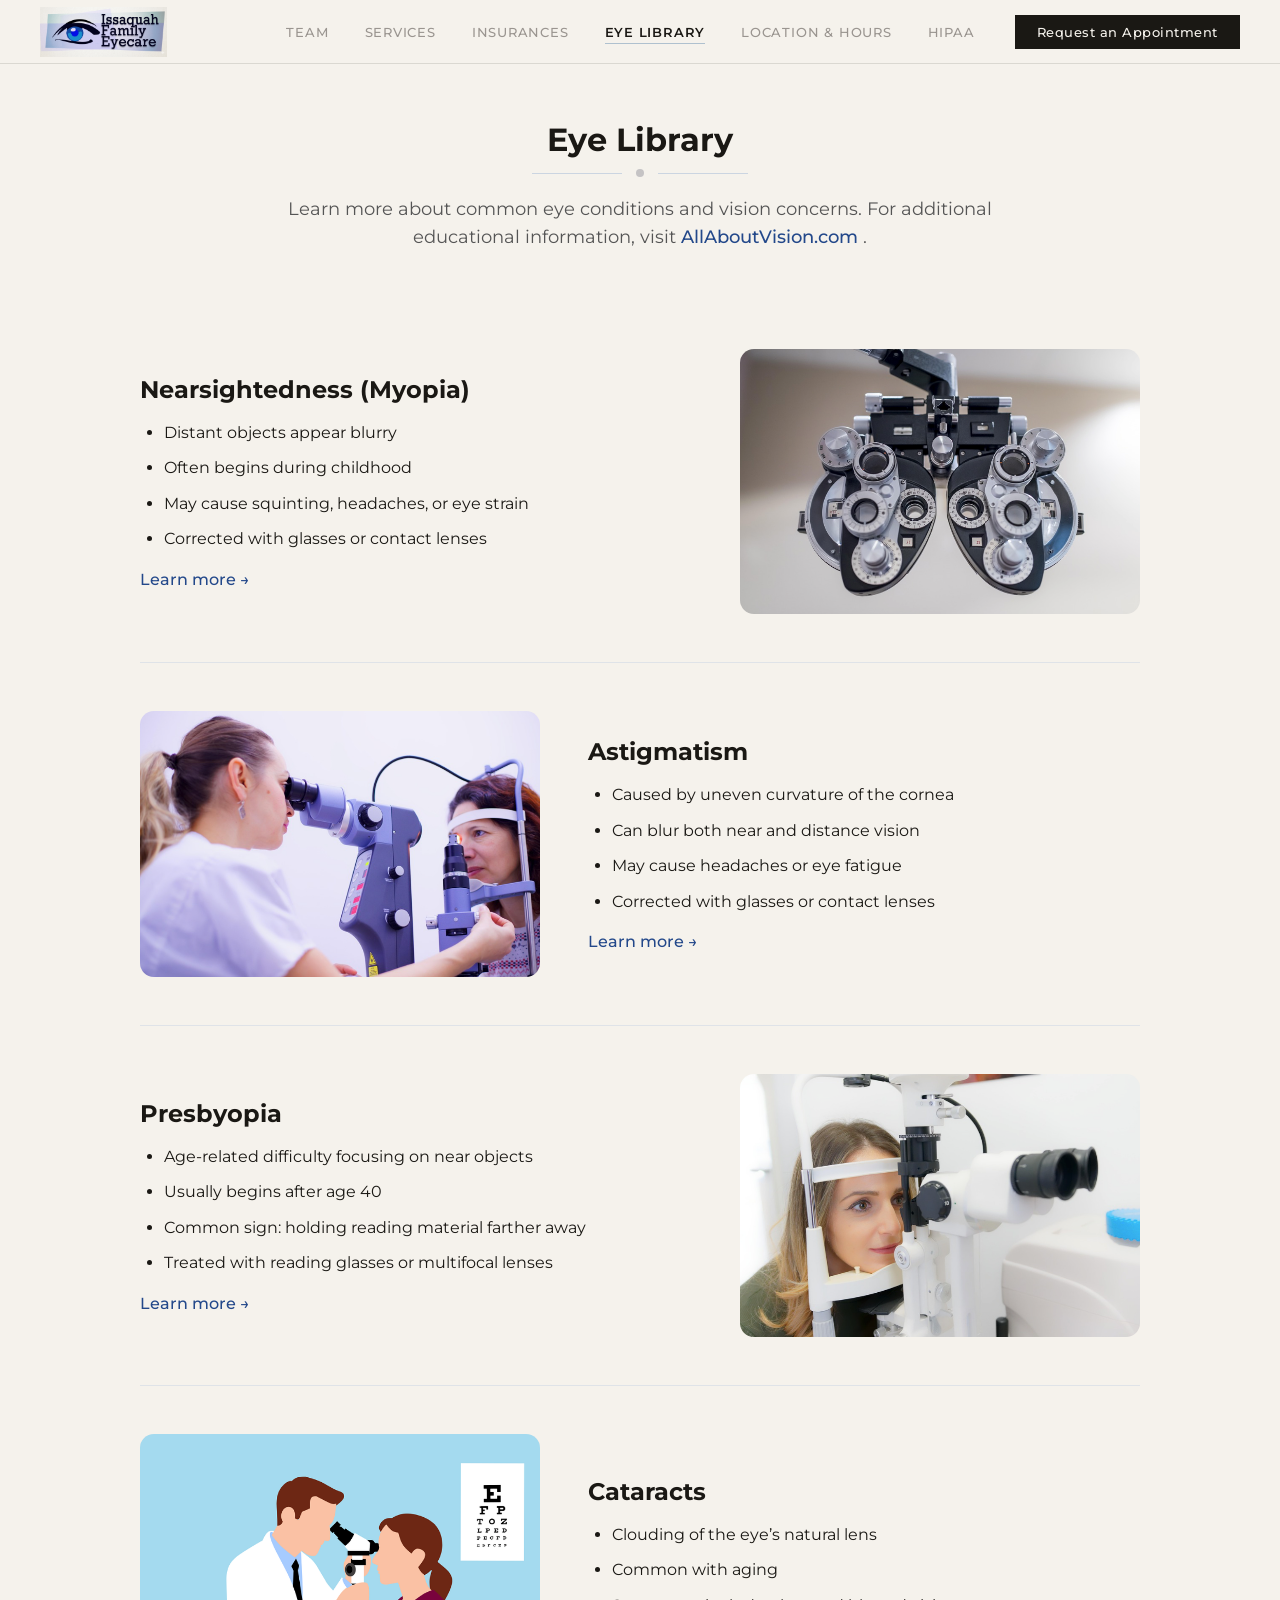
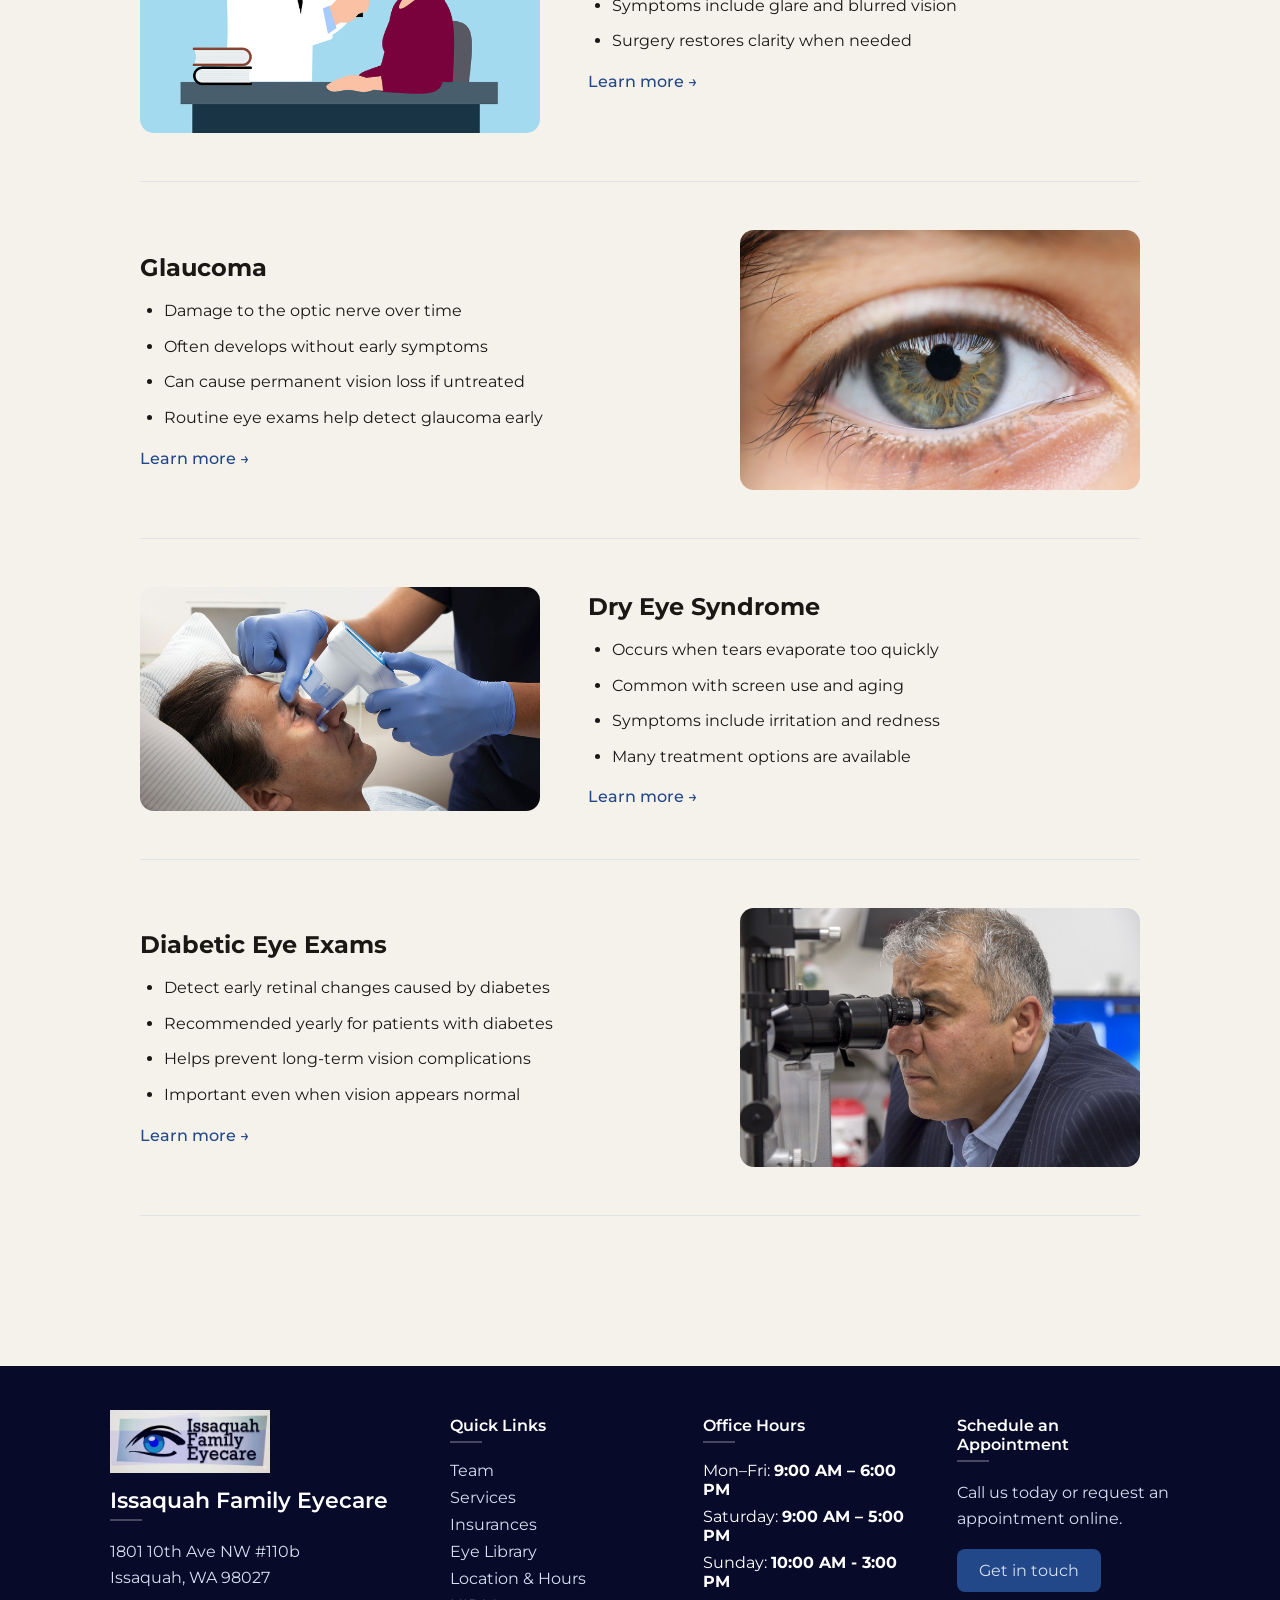
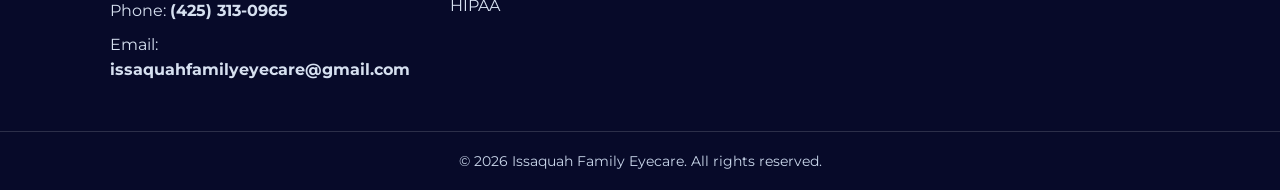
==== eye-library.html @ 55b930b2 "responsive design" ====
<!DOCTYPE html>
<html lang="en">
<head>
  <meta charset="UTF-8" />
  <meta name="viewport" content="width=device-width, initial-scale=1.0" />
  <title>Issaquah Family Eyecare | Eye Health Information in Issaquah, WA
  </title>
  <link href="https://fonts.googleapis.com/css2?family=Montserrat:wght@300;400;500&display=swap" rel="stylesheet">  <link rel="stylesheet" href="styles.css" />
</head>
<body>

  <nav>
    <a class="wordmark" href="index.html">
      <img src="images/logo.png" alt="Clinic Logo">
    </a>
  
    <button class="nav-toggle" aria-label="Open menu">
      <span></span>
      <span></span>
      <span></span>
    </button>
  
    <div class="nav-menu">
      <ul class="nav-links">
        <li><a href="team.html">Team</a></li>
        <li><a href="services.html">Services</a></li>
        <li><a href="insurance.html">Insurances</a></li>
        <li><a href="eye-library.html" class="active">Eye Library</a></li>
        <li><a href="location&hours.html">Location &amp; Hours</a></li>
        <li><a href="hipaa.html">HIPAA</a></li>
      </ul>
  
      <a class="nav-cta" href="#">Request an Appointment</a>
    </div>
  </nav>

<section class="eye-library-page">

    <div class="eye-library-header">
  
      <h1>Eye Library</h1>
      <div class="insurance-divider">
        <span></span>
        <span class="eye-dot"></span>
        <span></span>
      </div>
  
      <p>
        Learn more about common eye conditions and vision concerns. For additional
        educational information, visit
        <a href="https://www.allaboutvision.com/" target="_blank">
          AllAboutVision.com
        </a>.
      </p>
  
    </div>
  
  
    <!-- MYOPIA -->
  
    <section class="library-topic">
  
      <div class="topic-layout">
  
        <div class="topic-text">
  
          <h2>Nearsightedness (Myopia)</h2>
  
          <ul>
            <li>Distant objects appear blurry</li>
            <li>Often begins during childhood</li>
            <li>May cause squinting, headaches, or eye strain</li>
            <li>Corrected with glasses or contact lenses</li>
          </ul>
  
          <a href="https://www.allaboutvision.com/conditions/myopia/" target="_blank">
            Learn more →
          </a>
  
        </div>
  
        <img src="images/myopia.png"
             alt="Illustration of myopia"
             class="topic-image">
  
      </div>
  
    </section>
  
  
    <!-- ASTIGMATISM -->
  
    <section class="library-topic">

        <div class="topic-layout reverse">
      
          <img src="images/astigmatism.png"
               alt="Illustration of astigmatism"
               class="topic-image">
      
          <div class="topic-text">
      
            <h2>Astigmatism</h2>
      
            <ul>
              <li>Caused by uneven curvature of the cornea</li>
              <li>Can blur both near and distance vision</li>
              <li>May cause headaches or eye fatigue</li>
              <li>Corrected with glasses or contact lenses</li>
            </ul>
      
            <a href="https://www.allaboutvision.com/conditions/astigmatism/" target="_blank">
              Learn more →
            </a>
      
          </div>
      
        </div>
      
      </section>
  
  
    <!-- PRESBYOPIA -->
  
    <section class="library-topic">
  
      <div class="topic-layout">
  
        <div class="topic-text">
  
          <h2>Presbyopia</h2>
  
          <ul>
            <li>Age-related difficulty focusing on near objects</li>
            <li>Usually begins after age 40</li>
            <li>Common sign: holding reading material farther away</li>
            <li>Treated with reading glasses or multifocal lenses</li>
          </ul>
  
          <a href="https://www.allaboutvision.com/conditions/presbyopia/" target="_blank">
            Learn more →
          </a>
  
        </div>
  
        <img src="images/presbyopia.png"
             alt="Illustration of presbyopia"
             class="topic-image">
  
      </div>
  
    </section>
  
  
    <!-- CATARACTS -->
  
    <section class="library-topic">
  
      <div class="topic-layout reverse">
  
        <img src="images/cataracts.png"
             alt="Illustration of cataracts"
             class="topic-image">
  
        <div class="topic-text">
  
          <h2>Cataracts</h2>
  
          <ul>
            <li>Clouding of the eye’s natural lens</li>
            <li>Common with aging</li>
            <li>Symptoms include glare and blurred vision</li>
            <li>Surgery restores clarity when needed</li>
          </ul>
  
          <a href="https://www.allaboutvision.com/conditions/cataracts/" target="_blank">
            Learn more →
          </a>
  
        </div>
  
      </div>
  
    </section>
  
  
    <!-- GLAUCOMA -->
  
    <section class="library-topic">
  
      <div class="topic-layout">
  
        <div class="topic-text">
  
          <h2>Glaucoma</h2>
  
          <ul>
            <li>Damage to the optic nerve over time</li>
            <li>Often develops without early symptoms</li>
            <li>Can cause permanent vision loss if untreated</li>
            <li>Routine eye exams help detect glaucoma early</li>
          </ul>
  
          <a href="https://www.allaboutvision.com/conditions/glaucoma/" target="_blank">
            Learn more →
          </a>
  
        </div>
  
        <img src="images/glaucoma.png"
             alt="Illustration of glaucoma"
             class="topic-image">
  
      </div>
  
    </section>
  
  
    <!-- DRY EYE -->
  
    <section class="library-topic">
  
      <div class="topic-layout reverse">
  
        <img src="images/dry-eye.png"
             alt="Illustration of dry eye syndrome"
             class="topic-image">
  
        <div class="topic-text">
  
          <h2>Dry Eye Syndrome</h2>
  
          <ul>
            <li>Occurs when tears evaporate too quickly</li>
            <li>Common with screen use and aging</li>
            <li>Symptoms include irritation and redness</li>
            <li>Many treatment options are available</li>
          </ul>
  
          <a href="https://www.allaboutvision.com/conditions/dry-eye/" target="_blank">
            Learn more →
          </a>
  
        </div>
  
      </div>
  
    </section>
  
  
    <!-- DIABETIC EYE EXAMS -->
  
    <section class="library-topic">
  
      <div class="topic-layout">
  
        <div class="topic-text">
  
          <h2>Diabetic Eye Exams</h2>
  
          <ul>
            <li>Detect early retinal changes caused by diabetes</li>
            <li>Recommended yearly for patients with diabetes</li>
            <li>Helps prevent long-term vision complications</li>
            <li>Important even when vision appears normal</li>
          </ul>
  
          <a href="https://www.allaboutvision.com/conditions/diabetic-retinopathy/" target="_blank">
            Learn more →
          </a>
  
        </div>
  
        <img src="images/diabetic.png"
             alt="Illustration of diabetic eye exam"
             class="topic-image">
  
      </div>
  
    </section>
  
  </section>

<footer class="site-footer">

  <div class="footer-container">

    <div class="footer-column footer-brand">

      <img 
        src="images/logo.png"
        alt="Issaquah Family Eyecare logo"
        class="footer-logo"
      >
    
      <h3>Issaquah Family Eyecare</h3>
      <p>
        1801  10th Ave NW #110b<br>
        Issaquah, WA 98027
      </p>

      <p>
        Phone: <b>(425) 313-0965</b>
      </p>
      <p>
        Email:
        <a href="mailto:issaquahfamilyeyecare@gmail.com">
          <b>issaquahfamilyeyecare@gmail.com</b>
        </a>
      </p>
    </div>

    <div class="footer-column">
      <h4>Quick Links</h4>

      <ul>
        <li><a href="team.html">Team</a></li>
        <li><a href="services.html">Services</a></li>
        <li><a href="insurance.html">Insurances</a></li>
        <li><a href="eye-library.html">Eye Library</a></li>
        <li><a href="location&hours.html">Location & Hours</a></li>
        <li><a href="hipaa.html">HIPAA</a></li>
      </ul>
    </div>

    <div class="footer-column">
      <h4>Office Hours</h4>

      <ul class="footer-hours">
        <li>Mon–Fri: <b>9:00 AM – 6:00 PM</b></li>
        <li>Saturday: <b>9:00 AM – 5:00 PM</b></li>
        <li>Sunday: <b>10:00 AM - 3:00 PM</b></li>
      </ul>
    </div>

    <div class="footer-column">
      <h4>Schedule an Appointment</h4>

      <p>
        Call us today or request an appointment online.
      </p>

      <a href="#" class="footer-button">
        Get in touch
      </a>
    </div>

  </div>

  <div class="footer-bottom">

    <p>
      © 2026 Issaquah Family Eyecare. All rights reserved.
    </p>

  </div>

</footer>
  <script>
    const navToggle = document.querySelector(".nav-toggle");
    const navMenu = document.querySelector(".nav-menu");
  
    navToggle.addEventListener("click", () => {
      navMenu.classList.toggle("open");
    });
  </script>

</body>


</html>
---- styles.css ----
*, *::before, *::after {
  box-sizing: border-box;
  margin: 0;
  padding: 0;
}

:root {
  --bg: #f5f2ec;
  --ink: #1a1814;
  --muted: #9a9590;
  --accent: #AFC1CF;
  --nav-h: 64px;
}

body {
  background: var(--bg);
  font-family: 'Montserrat', serif;
  color: var(--ink);
}


/* ─── NAV ─────────────────────────────────────────────── */

nav {
  position: fixed;
  top: 0;
  left: 0;
  right: 0;
  height: var(--nav-h);
  background: var(--bg);
  border-bottom: 1px solid rgba(26,24,20,.12);
  display: flex;
  align-items: center;
  padding: 0 40px;
  z-index: 100;
  animation: slideDown .5s ease both;
}

@keyframes slideDown {
  from { transform: translateY(-100%); opacity: 0; }
  to   { transform: translateY(0);     opacity: 1; }
}

.wordmark {
  height: 50px;
  width: auto;
  margin-right: auto;
  display: flex;
  align-items: center;
}

.wordmark img {
  height: 50px;
  width: auto;
  display: block;
}

.nav-menu {
  display: flex;
  align-items: center;
}

.nav-links {
  display: flex;
  align-items: center;
  gap: 36px;
  list-style: none;
}

.nav-links a {
  font-size: .8125rem;
  font-weight: 500;
  letter-spacing: .06em;
  text-transform: uppercase;
  color: var(--muted);
  text-decoration: none;
  position: relative;
  padding-bottom: 2px;
  transition: color .2s;
}

.nav-links a.active {
  font-weight: 600;
  color: var(--ink);
}

.nav-links a::after {
  content: '';
  position: absolute;
  bottom: -2px;
  left: 0;
  right: 100%;
  height: 1px;
  background: var(--accent);
  transition: right .25s ease;
}

.nav-links a:hover,
.nav-links a.active {
  color: var(--ink);
}

.nav-links a:hover::after,
.nav-links a.active::after {
  right: 0;
}

.nav-cta {
  margin-left: 40px;
  font-size: .8125rem;
  font-weight: 500;
  letter-spacing: .04em;
  color: var(--bg);
  background: var(--ink);
  text-decoration: none;
  padding: 9px 22px;
  transition: background .2s, color .2s;
}

.nav-cta:hover {
  background: var(--accent);
  color: var(--ink);
}

.nav-toggle {
  display: none;
  background: none;
  border: none;
  cursor: pointer;
  padding: 0;
  margin-left: 20px;
}

.nav-toggle span {
  display: block;
  width: 24px;
  height: 2px;
  background: var(--ink);
  margin: 5px 0;
  transition: .2s ease;
}


/* ─── PAGE HEADERS (shared) ───────────────────────────── */

.location-header,
.insurance-header,
.eye-library-header,
.hipaa-header,
.services-header {
  max-width: 800px;
  margin: 0 auto 50px;
  text-align: center;
  padding-top: 50px;
}

.location-header h1,
.insurance-header h1,
.eye-library-header h1,
.hipaa-header h1,
.services-header h1,
.team-header h1 {
  font-family: 'Montserrat', serif;
  font-size: 2rem;
  margin-bottom: 10px;
}

.location-header p,
.insurance-header p,
.eye-library-header p,
.hipaa-header p,
.services-header p {
  font-size: 1.1rem;
  line-height: 1.6;
  color: #555;
}

.insurance-divider {
  display: flex;
  align-items: center;
  justify-content: center;
  gap: 14px;
  margin-bottom: 18px;
}

.insurance-divider span:first-child,
.insurance-divider span:last-child {
  width: 90px;
  height: 1px;
  background: #cbd5e1;
}

.insurance-divider span {
  background: rgba(7,10,41,.2);
}

.eye-dot {
  width: 8px;
  height: 8px;
  background: #23488A;
  border-radius: 50%;
}


/* ─── HOME ────────────────────────────────────────────── */

.home-page {
  padding-top: var(--nav-h);
}

.home-hero {
  position: relative;
  min-height: 93.85vh;
  display: flex;
  align-items: center;
  justify-content: center;
  text-align: center;
  padding: 110px 20px 80px;
  background-image: url("images/clinic-hero.jpg");
  background-size: cover;
  background-position: center;
  background-repeat: no-repeat;
  background-attachment: fixed;
  overflow: hidden;
}

.hero-overlay {
  position: absolute;
  inset: 0;
  background: linear-gradient(
    rgba(245, 242, 236, 0.72),
    rgba(245, 242, 236, 0.58)
  );
  backdrop-filter: blur(1px);
}

.home-hero-content {
  position: relative;
  z-index: 2;
  max-width: 980px;
  margin: 0 auto;
}

.home-eyebrow {
  font-size: 0.9rem;
  text-transform: uppercase;
  letter-spacing: 0.18em;
  color: rgba(26, 24, 20, 0.75);
  margin-bottom: 18px;
}

.home-hero h1 {
  font-family: 'Montserrat', sans-serif;
  font-size: clamp(3.5rem, 8vw, 6.5rem);
  line-height: 0.95;
  font-weight: 450;
  letter-spacing: -0.04em;
  max-width: 1100px;
  margin: 0 auto 24px;
}

.home-subtitle {
  font-size: 1.45rem;
  line-height: 1.5;
  color: rgba(26, 24, 20, 0.75);
  max-width: 760px;
  margin: 0 auto 38px;
}

.home-hero-buttons {
  display: flex;
  justify-content: center;
  gap: 18px;
  flex-wrap: wrap;
}

.home-button {
  display: inline-flex;
  align-items: center;
  justify-content: center;
  min-width: 290px;
  padding: 18px 28px;
  border-radius: 16px;
  text-decoration: none;
  font-size: 1.05rem;
  font-weight: 500;
  transition: all 0.2s ease;
  box-shadow: 0 8px 24px rgba(7, 10, 41, 0.08);
}

.home-button.primary {
  background: #070A29;
  color: white;
}

.home-button.primary:hover {
  background: #23488A;
  transform: translateY(-2px);
}

.home-button.secondary {
  border: 1px solid rgba(26, 24, 20, 0.08);
  color: var(--ink);
  background: rgba(255, 255, 255, 0.72);
}

.home-button.secondary:hover {
  background: #ffffff;
  transform: translateY(-2px);
}

.home-intro {
  padding: 70px 20px 20px;
}

.home-intro-content {
  max-width: 900px;
  margin: 0 auto;
  text-align: center;
}

.home-intro-content h2 {
  font-family: 'Montserrat', sans-serif;
  font-size: 2.6rem;
  font-weight: 600;
  margin-bottom: 14px;
}

.home-intro-content p {
  font-size: 1.05rem;
  line-height: 1.7;
  color: #555;
}

.home-feature-grid {
  max-width: 1100px;
  margin: 50px auto 0;
  padding: 0 20px 70px;
  display: grid;
  grid-template-columns: repeat(2, 1fr);
  gap: 24px;
}

.home-feature-card {
  display: block;
  text-decoration: none;
  color: var(--ink);
  background: #AFC1CF;
  border: 1px solid rgba(7, 10, 41, 0.12);
  border-radius: 16px;
  padding: 28px;
  transition: all 0.18s ease;
  box-shadow: 0 2px 6px rgba(0,0,0,.04);
}

.home-feature-card:hover {
  transform: translateY(-2px);
  box-shadow: 0 8px 18px rgba(7, 10, 41, 0.12);
}

.home-feature-card h3 {
  margin-bottom: 10px;
  font-size: 1.5rem;
}

.home-feature-card p {
  line-height: 1.6;
  color: #2f2f2f;
}


/* ─── LOCATION & HOURS ────────────────────────────────── */

.location-hours-section {
  padding: 70px 20px;
}

.location-grid {
  max-width: 1150px;
  margin: auto;
  display: grid;
  grid-template-columns: 1fr 1.2fr;
  gap: 30px;
}

.location-card {
  padding: 35px;
  border-radius: 16px;
  background-color: #AFC1CF;
  box-shadow: 0 6px 18px rgba(0,0,0,.08);
}

.info-block {
  margin-bottom: 28px;
}

.info-block:last-child {
  margin-bottom: 0;
}

.info-block h3 {
  margin-bottom: 10px;
  font-size: 1.4rem;
}

.info-block p {
  line-height: 1.6;
}

.hours-list {
  list-style: none;
  padding: 0;
  margin: 0;
}

.hours-list li {
  display: flex;
  justify-content: space-between;
  padding: 10px 0;
  border-bottom: 1px solid #eee;
}

.hours-list li:last-child {
  border-bottom: none;
}

.map-card {
  border-radius: 16px;
  overflow: hidden;
  box-shadow: 0 6px 18px rgba(0,0,0,.08);
}

.map-card iframe {
  width: 100%;
  height: 100%;
  min-height: 500px;
  border: none;
}


/* ─── INSURANCE ───────────────────────────────────────── */

.insurance-section {
  padding: 70px 20px;
}

.insurance-grid {
  max-width: 1100px;
  margin: auto;
  display: grid;
  grid-template-columns: repeat(3, 1fr);
  gap: 18px;
}

.insurance-card {
  background: #AFC1CF;
  padding: 16px 22px;
  border-radius: 12px;
  font-size: 1rem;
  display: flex;
  align-items: center;
  gap: 10px;
  box-shadow: 0 2px 6px rgba(0,0,0,.04);
  transition: all 0.18s ease;
  border: 1px solid rgba(7, 10, 41, 0.12);
}

.insurance-card::before {
  content: "✓";
  width: 22px;
  height: 22px;
  min-width: 22px;
  display: flex;
  align-items: center;
  justify-content: center;
  border-radius: 50%;
  background: #23488A;
  color: white;
  font-size: 0.7rem;
}

.insurance-sub {
  display: block;
  font-size: 0.85rem;
  color: #3E5F86;
}

.insurance-card:hover {
  transform: translateY(-2px);
  box-shadow: 0 8px 18px rgba(7, 10, 41, 0.12);
}


/* ─── SERVICES ────────────────────────────────────────── */

.services-page {
  padding: 70px 20px;
}

.service-block {
  max-width: 1000px;
  margin: 0 auto;
  padding: 50px 0;
  border-bottom: 1px solid #e3e7ed;
}

.service-layout {
  display: grid;
  grid-template-columns: 400px 1fr;
  gap: 48px;
  align-items: center;
}

.service-layout.reverse {
  grid-template-columns: 1fr 400px;
}

.service-layout .service-image {
  grid-column: 1;
  justify-self: start;
}

.service-layout .service-text {
  grid-column: 2;
}

.service-layout.reverse .service-text {
  grid-column: 1;
}

.service-layout.reverse .service-image {
  grid-column: 2;
  justify-self: end;
}

.service-image {
  width: 100%;
  max-width: 400px;
  border-radius: 14px;
  display: block;
}

.service-text h2 {
  margin-bottom: 12px;
}

.service-text h3 {
  margin-top: 18px;
  margin-bottom: 10px;
}

.service-text ul {
  padding-left: 22px;
}

.service-text li {
  margin-bottom: 8px;
  line-height: 1.6;
}



/* ─── EYE LIBRARY ─────────────────────────────────────── */

.eye-library-page {
  padding: 70px 20px;
}

.eye-library-header p {
  line-height: 1.6;
}

.eye-library-header a,
.library-topic a {
  color: #23488A;
  text-decoration: none;
  font-weight: 500;
}

.eye-library-header a:hover,
.library-topic a:hover {
  text-decoration: underline;
}

.library-topic {
  max-width: 1000px;
  margin: 0 auto;
  padding: 48px 0;
  border-bottom: 1px solid #dfe3e8;
}

.topic-layout {
  display: grid;
  grid-template-columns: 1fr 400px;
  gap: 48px;
  align-items: center;
}

.topic-layout.reverse {
  grid-template-columns: 400px 1fr;
}

.topic-layout .topic-text {
  grid-column: 1;
}

.topic-layout .topic-image {
  grid-column: 2;
  justify-self: end;
}

.topic-layout.reverse .topic-image {
  grid-column: 1;
  justify-self: start;
}

.topic-layout.reverse .topic-text {
  grid-column: 2;
}

.topic-image {
  width: 100%;
  max-width: 400px;
  border-radius: 14px;
  display: block;
}

.topic-text {
  width: 100%;
  margin: 0;
  text-align: left;
}

.topic-text h2 {
  margin-bottom: 16px;
}

.topic-text ul {
  padding-left: 24px;
  margin-bottom: 18px;
}

.topic-text li {
  margin-bottom: 10px;
  line-height: 1.6;
}


/* ─── HIPAA ───────────────────────────────────────────── */

.hipaa-section {
  padding: 70px 20px;
}

.hipaa-header p {
  color: #555;
  margin-bottom: 18px;
}

.hipaa-download {
  display: inline-block;
  padding: 10px 22px;
  background: #23488A;
  color: white;
  border-radius: 8px;
  text-decoration: none;
  transition: .2s ease;
}

.hipaa-download:hover {
  background: #4A8CB4;
}

.hipaa-pdf-container {
  max-width: 800px;
  margin: auto;
  border-radius: 16px;
  overflow: hidden;
  box-shadow: 0 6px 18px rgba(0,0,0,.08);
}

.hipaa-pdf-container iframe {
  width: 100%;
  height: 80vh;
  border: none;
}


/* ─── TEAM ────────────────────────────────────────────── */

.team-page {
  padding: 70px 20px;
}

.team-header {
  max-width: 800px;
  margin: 0 auto 50px;
  text-align: center;
  padding-top: 50px;
}

.team-header p {
  font-size: 1.1rem;
  line-height: 1.6;
  color: #555;
}

.team-feature {
  max-width: 1000px;
  margin: 0 auto;
  padding: 48px 0;
  border-bottom: 1px solid #dfe3e8;
}

.team-feature-layout {
  display: grid;
  grid-template-columns: 1fr 400px;
  gap: 48px;
  align-items: center;
}

.team-feature-text h2 {
  margin-bottom: 16px;
}

.team-feature-text p {
  line-height: 1.7;
  margin-bottom: 16px;
}

.team-feature-image {
  width: 100%;
  max-width: 350px;
  border-radius: 14px;
  display: block;
}

.team-group {
  max-width: 1000px;
  margin: 0 auto;
  padding: 48px 0;
  border-bottom: 1px solid #dfe3e8;
}

.team-group h2 {
  margin-bottom: 22px;
}

.team-grid {
  display: grid;
  grid-template-columns: repeat(3, 1fr);
  gap: 18px;
}

.team-card {
  background: #AFC1CF;
  padding: 18px 20px;
  border-radius: 12px;
  border: 1px solid rgba(7, 10, 41, 0.12);
  box-shadow: 0 2px 6px rgba(0,0,0,.04);
}


/* ─── FOOTER ──────────────────────────────────────────── */

.site-footer {
  background: #070A29;
  color: #ffffff;
  padding-top: 50px;
  margin-top: 80px;
}

.footer-container {
  max-width: 1100px;
  margin: auto;
  display: grid;
  grid-template-columns: repeat(4, 1fr);
  gap: 40px;
  padding: 0 20px 40px;
}

.footer-column h3,
.footer-column h4 {
  color: #ffffff;
  position: relative;
  margin-bottom: 18px;
  padding-bottom: 8px;
  font-weight: 600;
}

.footer-column h3 {
  font-size: 1.35rem;
}

.footer-column h3::after,
.footer-column h4::after {
  content: "";
  position: absolute;
  left: 0;
  bottom: 0;
  width: 32px;
  height: 2px;
  background: rgba(255,255,255,0.25);
}

.footer-column p {
  line-height: 1.6;
  margin-bottom: 8px;
  color: #d6e0f0;
}

.footer-column ul {
  list-style: none;
  padding: 0;
  margin: 0;
}

.footer-column ul li {
  margin-bottom: 8px;
}

.footer-column a {
  text-decoration: none;
  color: #d6e0f0;
}

.footer-column a:hover {
  color: #ffffff;
}

.footer-hours li {
  margin-bottom: 6px;
}

.footer-button {
  display: inline-block;
  margin-top: 10px;
  padding: 12px 22px;
  background: #23488A;
  color: white;
  text-decoration: none;
  border-radius: 8px;
  transition: 0.25s ease;
}

.footer-button:hover {
  background: #4A8CB4;
}

.footer-bottom {
  border-top: 1px solid rgba(255,255,255,0.15);
  text-align: center;
  padding: 20px;
  font-size: 0.9rem;
  color: #c9d6ea;
}

.footer-brand {
  display: flex;
  flex-direction: column;
  align-items: flex-start;
  margin-top: -6px;
}

.footer-logo {
  width: 160px;
  background: rgba(255, 255, 255, 0.04);
  margin-bottom: 14px;
  opacity: 0.96;
}


/* ─── RESPONSIVE ──────────────────────────────────────── */

@media (max-width: 1100px) {
  nav {
    padding: 0 24px;
  }

  .nav-links {
    gap: 22px;
  }

  .nav-cta {
    margin-left: 24px;
    padding: 9px 16px;
  }
}

@media (max-width: 900px) {
  .location-grid {
    grid-template-columns: 1fr;
  }

  .map-card iframe {
    min-height: 400px;
  }

  .footer-container {
    grid-template-columns: 1fr 1fr;
  }

  .insurance-grid {
    grid-template-columns: repeat(2, 1fr);
  }

  .team-grid {
    grid-template-columns: repeat(2, 1fr);
  }

  .team-feature-layout {
    grid-template-columns: 1fr;
    gap: 24px;
  }
}

@media (max-width: 800px) {
  nav {
    height: auto;
    min-height: var(--nav-h);
    flex-wrap: wrap;
    padding: 12px 20px;
  }

  .nav-toggle {
    display: block;
  }

  .nav-menu {
    display: none;
    width: 100%;
    flex-direction: column;
    align-items: flex-start;
    padding-top: 18px;
    gap: 18px;
  }

  .nav-menu.open {
    display: flex;
  }

  .nav-links {
    width: 100%;
    flex-direction: column;
    align-items: flex-start;
    gap: 16px;
  }

  .nav-links li {
    width: 100%;
  }

  .nav-links a {
    display: inline-block;
    font-size: .95rem;
  }

  .nav-cta {
    margin-left: 0;
    padding: 12px 18px;
  }

  /* hide all content images */
  .service-image,
  .topic-image,
  .team-feature-image {
    display: none;
  }

  /* collapse two-column layouts to single column */
  .service-layout,
  .service-layout.reverse,
  .topic-layout,
  .topic-layout.reverse,
  .team-feature-layout {
    grid-template-columns: 1fr;
    gap: 24px;
  }

  .service-layout .service-text,
  .service-layout.reverse .service-text,
  .topic-layout .topic-text,
  .topic-layout.reverse .topic-text {
    grid-column: auto;
  }

  .home-feature-grid {
    grid-template-columns: 1fr;
  }

  .home-hero {
    min-height: 78vh;
    padding: 90px 20px 60px;
  }

  .home-hero h1 {
    line-height: 1;
  }

  .home-subtitle {
    font-size: 1.15rem;
  }

  .home-button {
    min-width: 100%;
  }

  .home-intro-content h2 {
    font-size: 2rem;
  }
}

@media (max-width: 500px) {
  .footer-container {
    grid-template-columns: 1fr;
  }

  .insurance-grid {
    grid-template-columns: 1fr;
  }

  .team-grid {
    grid-template-columns: 1fr;
  }
}
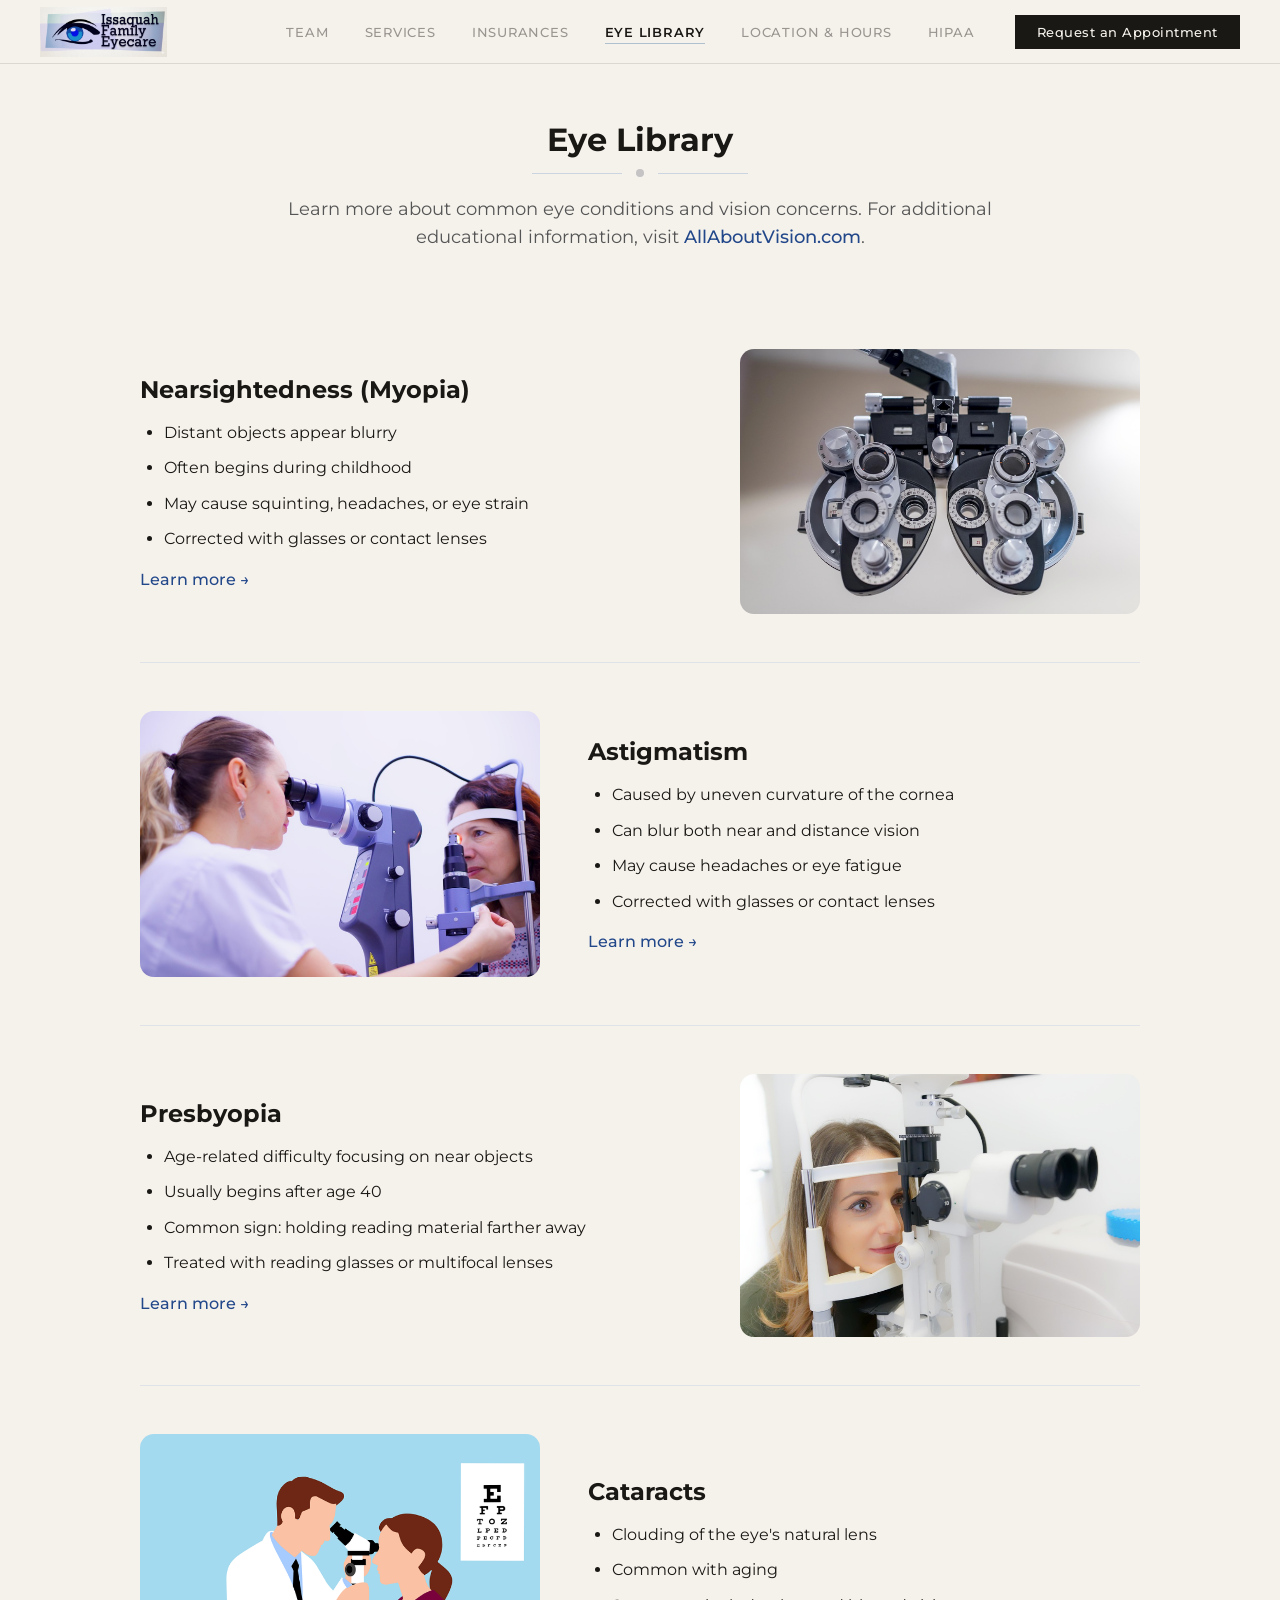
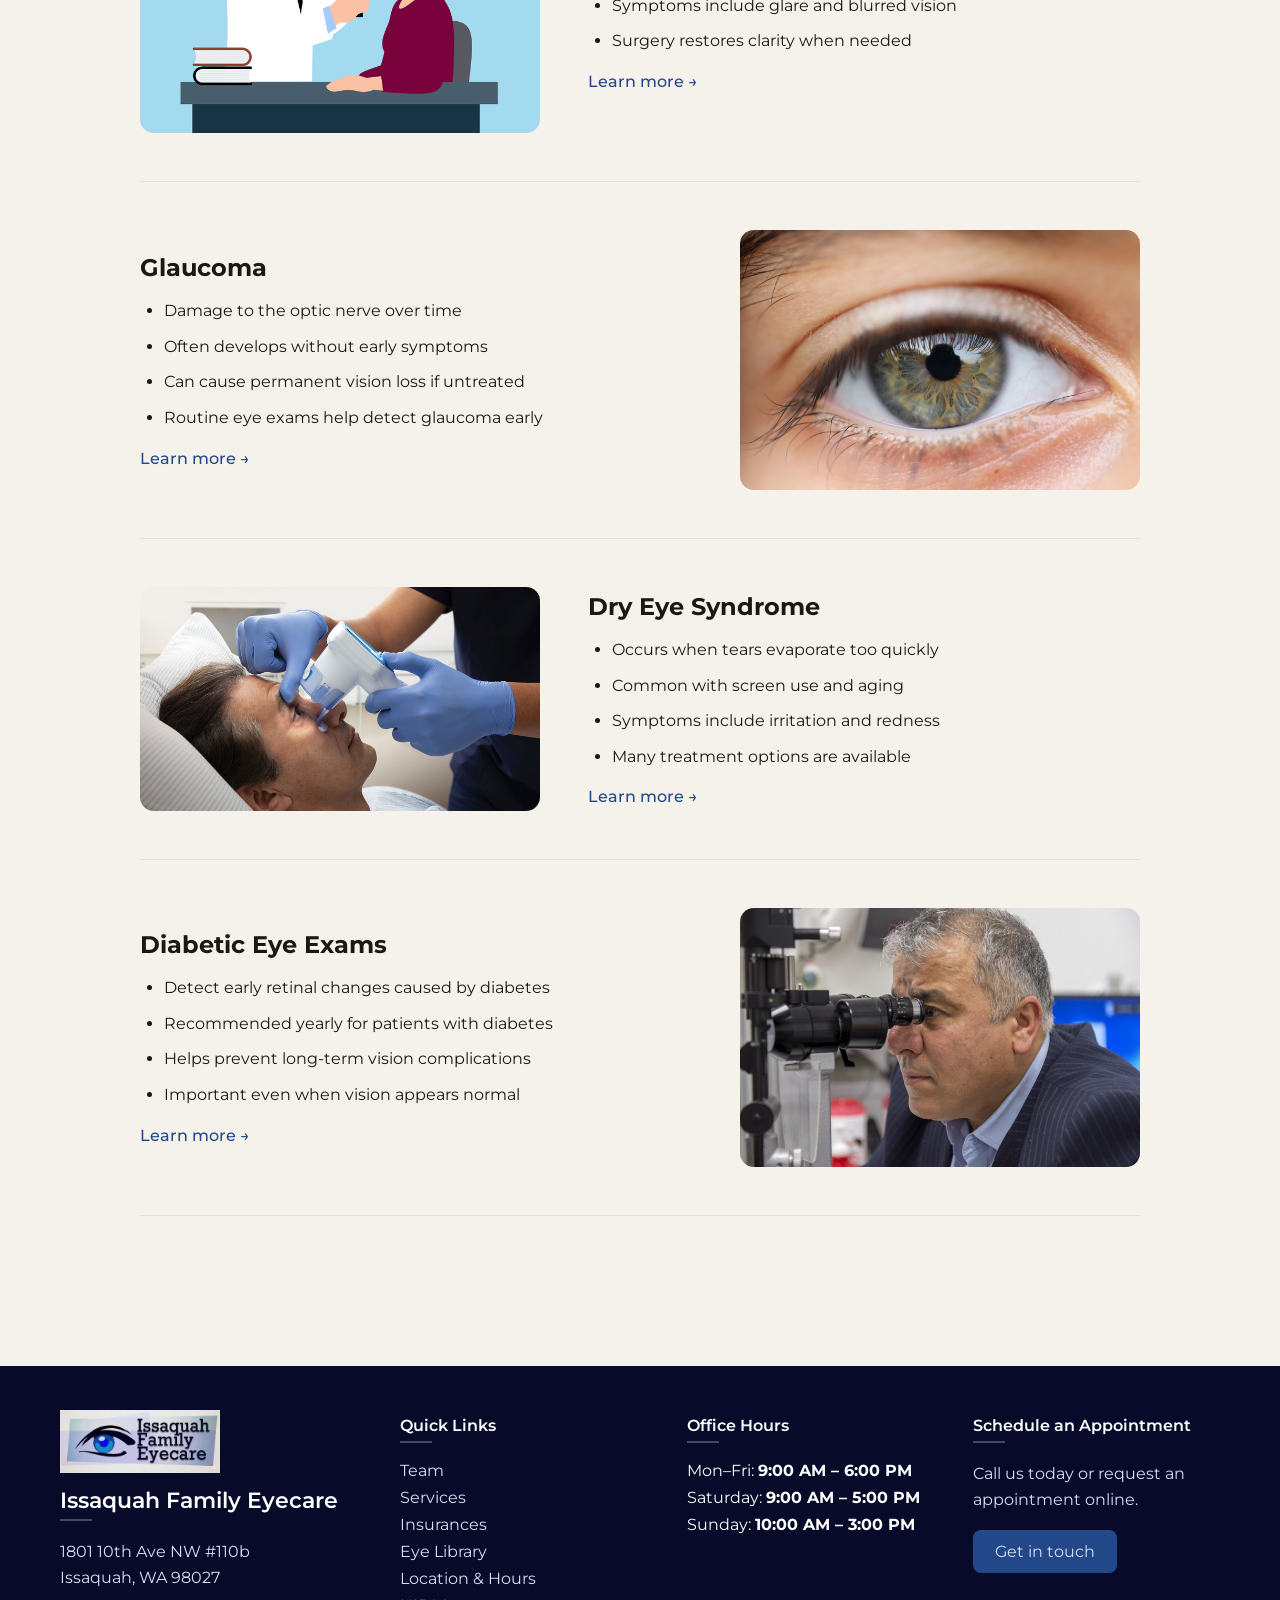
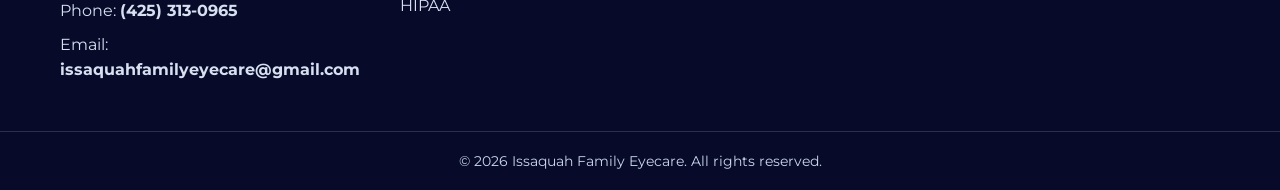
==== commit af74c2a1: "clean up html, favicon" ====
--- a/eye-library.html
+++ b/eye-library.html
@@ -2,10 +2,11 @@
 <html lang="en">
 <head>
   <meta charset="UTF-8" />
+  <link rel="icon" type="image/x-icon" href="images/favicon.ico">  
   <meta name="viewport" content="width=device-width, initial-scale=1.0" />
-  <title>Issaquah Family Eyecare | Eye Health Information in Issaquah, WA
-  </title>
-  <link href="https://fonts.googleapis.com/css2?family=Montserrat:wght@300;400;500&display=swap" rel="stylesheet">  <link rel="stylesheet" href="styles.css" />
+  <title>Issaquah Family Eyecare | Eye Health Information in Issaquah, WA</title>
+  <link href="https://fonts.googleapis.com/css2?family=Montserrat:wght@300;400;500&display=swap" rel="stylesheet">
+  <link rel="stylesheet" href="styles.css" />
 </head>
 <body>
 
@@ -13,359 +14,231 @@
     <a class="wordmark" href="index.html">
       <img src="images/logo.png" alt="Clinic Logo">
     </a>
-  
+
     <button class="nav-toggle" aria-label="Open menu">
       <span></span>
       <span></span>
       <span></span>
     </button>
-  
+
     <div class="nav-menu">
       <ul class="nav-links">
         <li><a href="team.html">Team</a></li>
         <li><a href="services.html">Services</a></li>
         <li><a href="insurance.html">Insurances</a></li>
         <li><a href="eye-library.html" class="active">Eye Library</a></li>
-        <li><a href="location&hours.html">Location &amp; Hours</a></li>
+        <li><a href="location-hours.html">Location &amp; Hours</a></li>
         <li><a href="hipaa.html">HIPAA</a></li>
       </ul>
-  
+
       <a class="nav-cta" href="#">Request an Appointment</a>
     </div>
   </nav>
 
-<section class="eye-library-page">
+  <main class="eye-library-page">
 
     <div class="eye-library-header">
-  
       <h1>Eye Library</h1>
       <div class="insurance-divider">
         <span></span>
         <span class="eye-dot"></span>
         <span></span>
       </div>
-  
       <p>
         Learn more about common eye conditions and vision concerns. For additional
         educational information, visit
-        <a href="https://www.allaboutvision.com/" target="_blank">
-          AllAboutVision.com
-        </a>.
+        <a href="https://www.allaboutvision.com/" target="_blank">AllAboutVision.com</a>.
       </p>
-  
-    </div>
-  
-  
+    </div>
+
     <!-- MYOPIA -->
-  
-    <section class="library-topic">
-  
-      <div class="topic-layout">
-  
-        <div class="topic-text">
-  
+    <section class="library-topic">
+      <div class="topic-layout">
+        <div class="topic-text">
           <h2>Nearsightedness (Myopia)</h2>
-  
           <ul>
             <li>Distant objects appear blurry</li>
             <li>Often begins during childhood</li>
             <li>May cause squinting, headaches, or eye strain</li>
             <li>Corrected with glasses or contact lenses</li>
           </ul>
-  
-          <a href="https://www.allaboutvision.com/conditions/myopia/" target="_blank">
-            Learn more →
-          </a>
-  
-        </div>
-  
-        <img src="images/myopia.png"
-             alt="Illustration of myopia"
-             class="topic-image">
-  
-      </div>
-  
-    </section>
-  
-  
+          <a href="https://www.allaboutvision.com/conditions/myopia/" target="_blank">Learn more →</a>
+        </div>
+        <img src="images/myopia.png" alt="Illustration of myopia" class="topic-image">
+      </div>
+    </section>
+
     <!-- ASTIGMATISM -->
-  
-    <section class="library-topic">
-
-        <div class="topic-layout reverse">
-      
-          <img src="images/astigmatism.png"
-               alt="Illustration of astigmatism"
-               class="topic-image">
-      
-          <div class="topic-text">
-      
-            <h2>Astigmatism</h2>
-      
-            <ul>
-              <li>Caused by uneven curvature of the cornea</li>
-              <li>Can blur both near and distance vision</li>
-              <li>May cause headaches or eye fatigue</li>
-              <li>Corrected with glasses or contact lenses</li>
-            </ul>
-      
-            <a href="https://www.allaboutvision.com/conditions/astigmatism/" target="_blank">
-              Learn more →
-            </a>
-      
-          </div>
-      
-        </div>
-      
-      </section>
-  
-  
+    <section class="library-topic">
+      <div class="topic-layout reverse">
+        <img src="images/astigmatism.png" alt="Illustration of astigmatism" class="topic-image">
+        <div class="topic-text">
+          <h2>Astigmatism</h2>
+          <ul>
+            <li>Caused by uneven curvature of the cornea</li>
+            <li>Can blur both near and distance vision</li>
+            <li>May cause headaches or eye fatigue</li>
+            <li>Corrected with glasses or contact lenses</li>
+          </ul>
+          <a href="https://www.allaboutvision.com/conditions/astigmatism/" target="_blank">Learn more →</a>
+        </div>
+      </div>
+    </section>
+
     <!-- PRESBYOPIA -->
-  
-    <section class="library-topic">
-  
-      <div class="topic-layout">
-  
-        <div class="topic-text">
-  
+    <section class="library-topic">
+      <div class="topic-layout">
+        <div class="topic-text">
           <h2>Presbyopia</h2>
-  
           <ul>
             <li>Age-related difficulty focusing on near objects</li>
             <li>Usually begins after age 40</li>
             <li>Common sign: holding reading material farther away</li>
             <li>Treated with reading glasses or multifocal lenses</li>
           </ul>
-  
-          <a href="https://www.allaboutvision.com/conditions/presbyopia/" target="_blank">
-            Learn more →
-          </a>
-  
-        </div>
-  
-        <img src="images/presbyopia.png"
-             alt="Illustration of presbyopia"
-             class="topic-image">
-  
-      </div>
-  
-    </section>
-  
-  
+          <a href="https://www.allaboutvision.com/conditions/presbyopia/" target="_blank">Learn more →</a>
+        </div>
+        <img src="images/presbyopia.png" alt="Illustration of presbyopia" class="topic-image">
+      </div>
+    </section>
+
     <!-- CATARACTS -->
-  
-    <section class="library-topic">
-  
+    <section class="library-topic">
       <div class="topic-layout reverse">
-  
-        <img src="images/cataracts.png"
-             alt="Illustration of cataracts"
-             class="topic-image">
-  
-        <div class="topic-text">
-  
+        <img src="images/cataracts.png" alt="Illustration of cataracts" class="topic-image">
+        <div class="topic-text">
           <h2>Cataracts</h2>
-  
-          <ul>
-            <li>Clouding of the eye’s natural lens</li>
+          <ul>
+            <li>Clouding of the eye's natural lens</li>
             <li>Common with aging</li>
             <li>Symptoms include glare and blurred vision</li>
             <li>Surgery restores clarity when needed</li>
           </ul>
-  
-          <a href="https://www.allaboutvision.com/conditions/cataracts/" target="_blank">
-            Learn more →
-          </a>
-  
-        </div>
-  
-      </div>
-  
-    </section>
-  
-  
+          <a href="https://www.allaboutvision.com/conditions/cataracts/" target="_blank">Learn more →</a>
+        </div>
+      </div>
+    </section>
+
     <!-- GLAUCOMA -->
-  
-    <section class="library-topic">
-  
-      <div class="topic-layout">
-  
-        <div class="topic-text">
-  
+    <section class="library-topic">
+      <div class="topic-layout">
+        <div class="topic-text">
           <h2>Glaucoma</h2>
-  
           <ul>
             <li>Damage to the optic nerve over time</li>
             <li>Often develops without early symptoms</li>
             <li>Can cause permanent vision loss if untreated</li>
             <li>Routine eye exams help detect glaucoma early</li>
           </ul>
-  
-          <a href="https://www.allaboutvision.com/conditions/glaucoma/" target="_blank">
-            Learn more →
-          </a>
-  
-        </div>
-  
-        <img src="images/glaucoma.png"
-             alt="Illustration of glaucoma"
-             class="topic-image">
-  
-      </div>
-  
-    </section>
-  
-  
+          <a href="https://www.allaboutvision.com/conditions/glaucoma/" target="_blank">Learn more →</a>
+        </div>
+        <img src="images/glaucoma.png" alt="Illustration of glaucoma" class="topic-image">
+      </div>
+    </section>
+
     <!-- DRY EYE -->
-  
-    <section class="library-topic">
-  
+    <section class="library-topic">
       <div class="topic-layout reverse">
-  
-        <img src="images/dry-eye.png"
-             alt="Illustration of dry eye syndrome"
-             class="topic-image">
-  
-        <div class="topic-text">
-  
+        <img src="images/dry-eye.png" alt="Illustration of dry eye syndrome" class="topic-image">
+        <div class="topic-text">
           <h2>Dry Eye Syndrome</h2>
-  
           <ul>
             <li>Occurs when tears evaporate too quickly</li>
             <li>Common with screen use and aging</li>
             <li>Symptoms include irritation and redness</li>
             <li>Many treatment options are available</li>
           </ul>
-  
-          <a href="https://www.allaboutvision.com/conditions/dry-eye/" target="_blank">
-            Learn more →
-          </a>
-  
-        </div>
-  
-      </div>
-  
-    </section>
-  
-  
+          <a href="https://www.allaboutvision.com/conditions/dry-eye/" target="_blank">Learn more →</a>
+        </div>
+      </div>
+    </section>
+
     <!-- DIABETIC EYE EXAMS -->
-  
-    <section class="library-topic">
-  
-      <div class="topic-layout">
-  
-        <div class="topic-text">
-  
+    <section class="library-topic">
+      <div class="topic-layout">
+        <div class="topic-text">
           <h2>Diabetic Eye Exams</h2>
-  
           <ul>
             <li>Detect early retinal changes caused by diabetes</li>
             <li>Recommended yearly for patients with diabetes</li>
             <li>Helps prevent long-term vision complications</li>
             <li>Important even when vision appears normal</li>
           </ul>
-  
-          <a href="https://www.allaboutvision.com/conditions/diabetic-retinopathy/" target="_blank">
-            Learn more →
-          </a>
-  
-        </div>
-  
-        <img src="images/diabetic.png"
-             alt="Illustration of diabetic eye exam"
-             class="topic-image">
-  
-      </div>
-  
-    </section>
-  
-  </section>
-
-<footer class="site-footer">
-
-  <div class="footer-container">
-
-    <div class="footer-column footer-brand">
-
-      <img 
-        src="images/logo.png"
-        alt="Issaquah Family Eyecare logo"
-        class="footer-logo"
-      >
-    
-      <h3>Issaquah Family Eyecare</h3>
-      <p>
-        1801  10th Ave NW #110b<br>
-        Issaquah, WA 98027
-      </p>
-
-      <p>
-        Phone: <b>(425) 313-0965</b>
-      </p>
-      <p>
-        Email:
-        <a href="mailto:issaquahfamilyeyecare@gmail.com">
-          <b>issaquahfamilyeyecare@gmail.com</b>
-        </a>
-      </p>
-    </div>
-
-    <div class="footer-column">
-      <h4>Quick Links</h4>
-
-      <ul>
-        <li><a href="team.html">Team</a></li>
-        <li><a href="services.html">Services</a></li>
-        <li><a href="insurance.html">Insurances</a></li>
-        <li><a href="eye-library.html">Eye Library</a></li>
-        <li><a href="location&hours.html">Location & Hours</a></li>
-        <li><a href="hipaa.html">HIPAA</a></li>
-      </ul>
-    </div>
-
-    <div class="footer-column">
-      <h4>Office Hours</h4>
-
-      <ul class="footer-hours">
-        <li>Mon–Fri: <b>9:00 AM – 6:00 PM</b></li>
-        <li>Saturday: <b>9:00 AM – 5:00 PM</b></li>
-        <li>Sunday: <b>10:00 AM - 3:00 PM</b></li>
-      </ul>
-    </div>
-
-    <div class="footer-column">
-      <h4>Schedule an Appointment</h4>
-
-      <p>
-        Call us today or request an appointment online.
-      </p>
-
-      <a href="#" class="footer-button">
-        Get in touch
-      </a>
-    </div>
-
-  </div>
-
-  <div class="footer-bottom">
-
-    <p>
-      © 2026 Issaquah Family Eyecare. All rights reserved.
-    </p>
-
-  </div>
-
-</footer>
+          <a href="https://www.allaboutvision.com/conditions/diabetic-retinopathy/" target="_blank">Learn more →</a>
+        </div>
+        <img src="images/diabetic.png" alt="Illustration of diabetic eye exam" class="topic-image">
+      </div>
+    </section>
+
+  </main>
+
+  <button class="scroll-top" id="scrollTop" aria-label="Back to top">
+    <svg viewBox="0 0 24 24"><polyline points="18 15 12 9 6 15"></polyline></svg>
+  </button>
+
+  <footer class="site-footer">
+
+    <div class="footer-container">
+
+      <div class="footer-column footer-brand">
+        <img src="images/logo.png" alt="Issaquah Family Eyecare logo" class="footer-logo">
+        <h3>Issaquah Family Eyecare</h3>
+        <p>1801 10th Ave NW #110b<br>Issaquah, WA 98027</p>
+        <p>Phone: <b>(425) 313-0965</b></p>
+        <p>Email: <a href="mailto:issaquahfamilyeyecare@gmail.com"><b>issaquahfamilyeyecare@gmail.com</b></a></p>
+      </div>
+
+      <div class="footer-column">
+        <h4>Quick Links</h4>
+        <ul>
+          <li><a href="team.html">Team</a></li>
+          <li><a href="services.html">Services</a></li>
+          <li><a href="insurance.html">Insurances</a></li>
+          <li><a href="eye-library.html">Eye Library</a></li>
+          <li><a href="location-hours.html">Location &amp; Hours</a></li>
+          <li><a href="hipaa.html">HIPAA</a></li>
+        </ul>
+      </div>
+
+      <div class="footer-column">
+        <h4>Office Hours</h4>
+        <ul class="footer-hours">
+          <li>Mon–Fri: <b>9:00 AM – 6:00 PM</b></li>
+          <li>Saturday: <b>9:00 AM – 5:00 PM</b></li>
+          <li>Sunday: <b>10:00 AM – 3:00 PM</b></li>
+        </ul>
+      </div>
+
+      <div class="footer-column">
+        <h4>Schedule an Appointment</h4>
+        <p>Call us today or request an appointment online.</p>
+        <a href="#" class="footer-button">Get in touch</a>
+      </div>
+
+    </div>
+
+    <div class="footer-bottom">
+      <p>© 2026 Issaquah Family Eyecare. All rights reserved.</p>
+    </div>
+
+  </footer>
+
   <script>
     const navToggle = document.querySelector(".nav-toggle");
     const navMenu = document.querySelector(".nav-menu");
-  
+
     navToggle.addEventListener("click", () => {
       navMenu.classList.toggle("open");
     });
+
+    const scrollTop = document.getElementById("scrollTop");
+    window.addEventListener("scroll", () => {
+      scrollTop.classList.toggle("visible", window.scrollY > 300);
+    });
+    scrollTop.addEventListener("click", () => {
+      window.scrollTo({ top: 0, behavior: "smooth" });
+    });
   </script>
 
 </body>
-
-
 </html>
--- a/styles.css
+++ b/styles.css
@@ -251,7 +251,7 @@
 
 .home-hero h1 {
   font-family: 'Montserrat', sans-serif;
-  font-size: clamp(3.5rem, 8vw, 6.5rem);
+  font-size: clamp(3.5rem, 8vw, 5rem);
   line-height: 0.95;
   font-weight: 450;
   letter-spacing: -0.04em;
@@ -771,7 +771,7 @@
 }
 
 .footer-container {
-  max-width: 1100px;
+  max-width: 1200px;
   margin: auto;
   display: grid;
   grid-template-columns: repeat(4, 1fr);
@@ -869,6 +869,47 @@
   opacity: 0.96;
 }
 
+/* ─── SCROLL TO TOP ───────────────────────────────────── */
+
+.scroll-top {
+  position: fixed;
+  bottom: 32px;
+  right: 32px;
+  width: 44px;
+  height: 44px;
+  background: #AFC1CF;
+  color: #f5f2ec;
+  border: none;
+  border-radius: 20px;
+  cursor: pointer;
+  display: flex;
+  align-items: center;
+  justify-content: center;
+  opacity: 0;
+  pointer-events: none;
+  transition: opacity .25s ease, background .2s ease, transform .2s ease;
+  z-index: 200;
+}
+
+.scroll-top.visible {
+  opacity: 1;
+  pointer-events: all;
+}
+
+.scroll-top:hover {
+  transform: translateY(-3px);
+}
+
+.scroll-top svg {
+  width: 18px;
+  height: 18px;
+  stroke: currentColor;
+  fill: none;
+  stroke-width: 2;
+  stroke-linecap: round;
+  stroke-linejoin: round;
+}
+
 
 /* ─── RESPONSIVE ──────────────────────────────────────── */
 
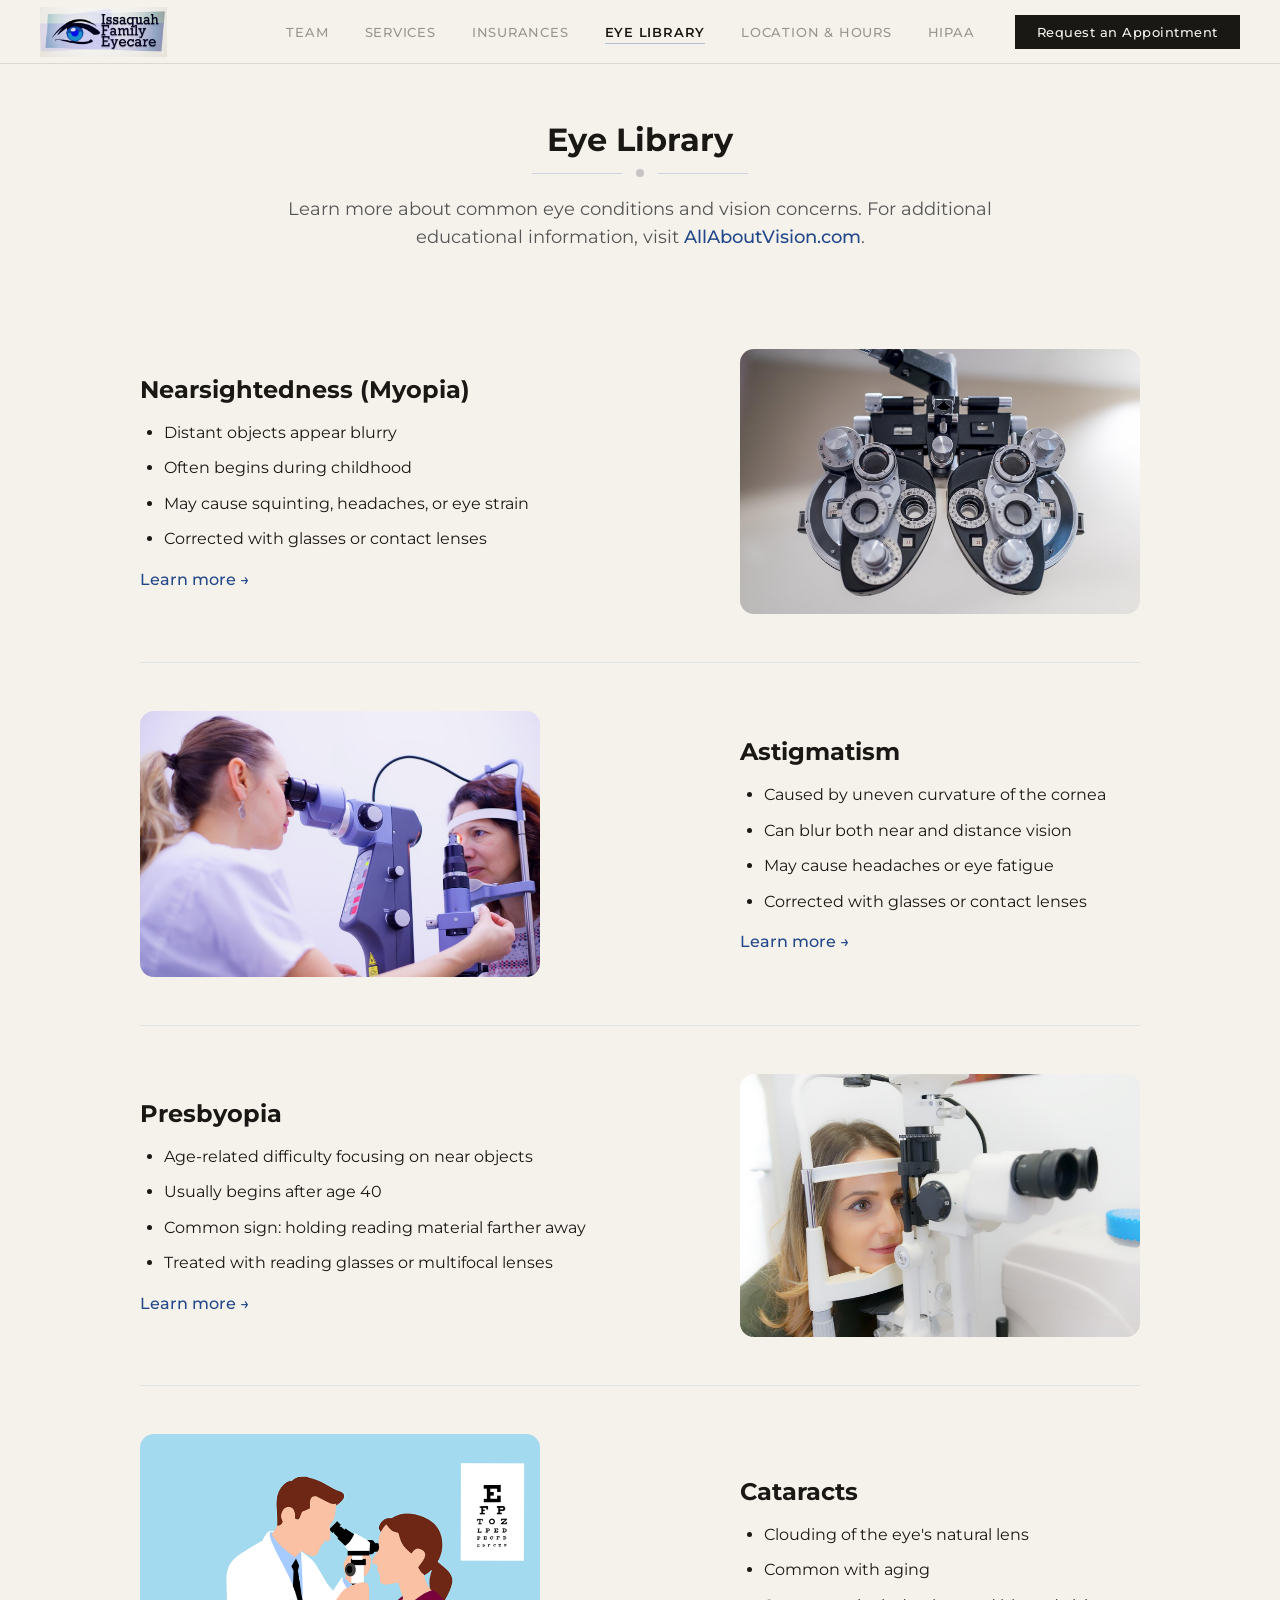
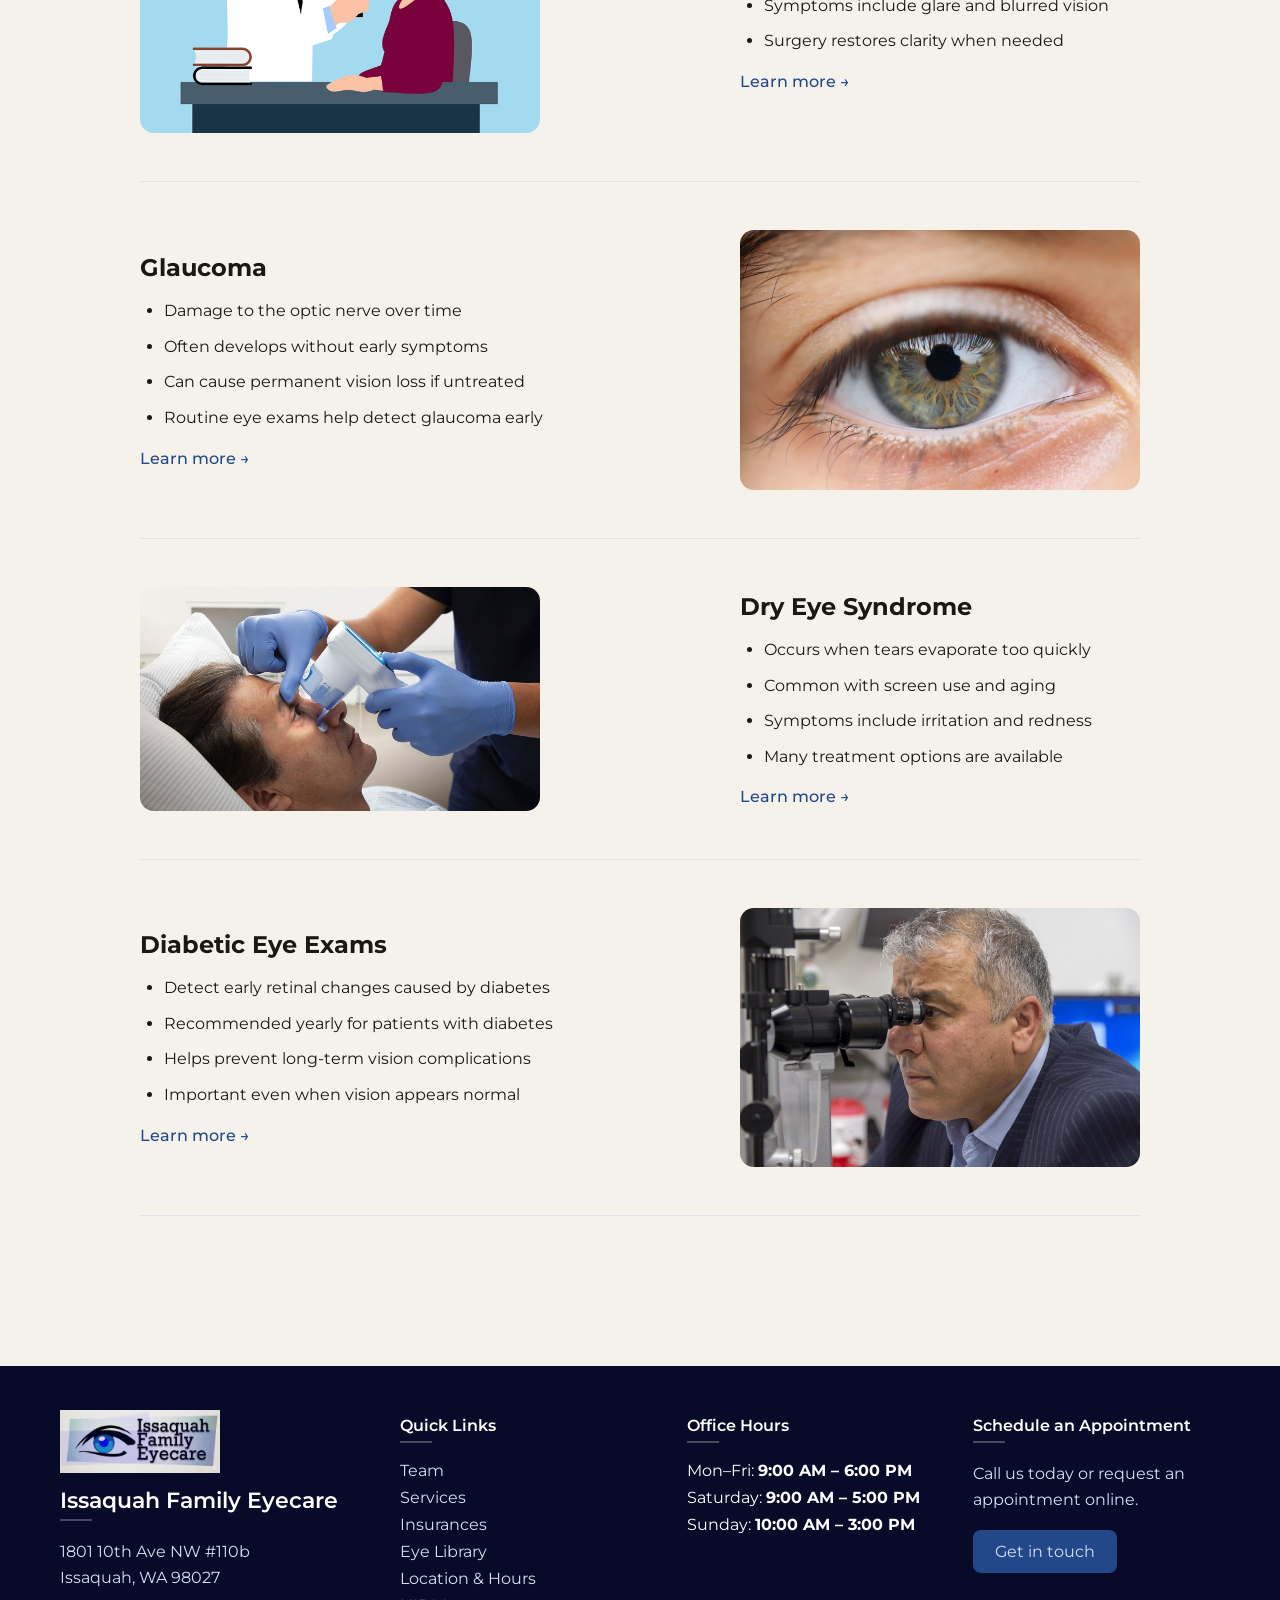
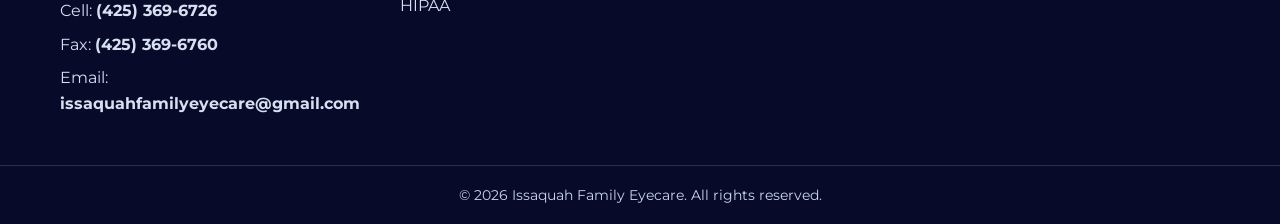
==== commit b36a6367: "final changes for now" ====
--- a/eye-library.html
+++ b/eye-library.html
@@ -184,7 +184,8 @@
         <img src="images/logo.png" alt="Issaquah Family Eyecare logo" class="footer-logo">
         <h3>Issaquah Family Eyecare</h3>
         <p>1801 10th Ave NW #110b<br>Issaquah, WA 98027</p>
-        <p>Phone: <b>(425) 313-0965</b></p>
+        <p>Cell: <b>(425) 369-6726</b></p>
+        <p>Fax: <b>(425) 369-6760</b></p>
         <p>Email: <a href="mailto:issaquahfamilyeyecare@gmail.com"><b>issaquahfamilyeyecare@gmail.com</b></a></p>
       </div>
 
--- a/styles.css
+++ b/styles.css
@@ -16,6 +16,13 @@
   background: var(--bg);
   font-family: 'Montserrat', serif;
   color: var(--ink);
+  display:flex;
+  flex-direction: column;
+  min-height: 100vh;
+}
+
+main {
+  flex: 1;
 }
 
 
@@ -492,73 +499,66 @@
 
 
 /* ─── SERVICES ────────────────────────────────────────── */
-
+.service-layout .service-image,
+.service-layout.reverse .service-image {
+  align-self: start;
+}
 .services-page {
   padding: 70px 20px;
 }
-
 .service-block {
   max-width: 1000px;
   margin: 0 auto;
   padding: 50px 0;
   border-bottom: 1px solid #e3e7ed;
 }
-
-.service-layout {
+.service-layout,
+.service-layout.reverse {
   display: grid;
   grid-template-columns: 400px 1fr;
   gap: 48px;
-  align-items: center;
-}
-
-.service-layout.reverse {
-  grid-template-columns: 1fr 400px;
-}
-
+  align-items: start;
+}
 .service-layout .service-image {
   grid-column: 1;
   justify-self: start;
 }
-
 .service-layout .service-text {
   grid-column: 2;
 }
-
 .service-layout.reverse .service-text {
   grid-column: 1;
-}
-
+  order: -1;
+}
 .service-layout.reverse .service-image {
   grid-column: 2;
   justify-self: end;
-}
-
+  order: 1;
+}
 .service-image {
   width: 100%;
   max-width: 400px;
   border-radius: 14px;
   display: block;
 }
-
+.service-text {
+  max-width: 400px;
+  justify-self: end;
+}
 .service-text h2 {
   margin-bottom: 12px;
 }
-
 .service-text h3 {
   margin-top: 18px;
   margin-bottom: 10px;
 }
-
 .service-text ul {
   padding-left: 22px;
 }
-
 .service-text li {
   margin-bottom: 8px;
   line-height: 1.6;
 }
-
-
 
 /* ─── EYE LIBRARY ─────────────────────────────────────── */
 
@@ -600,6 +600,11 @@
   grid-template-columns: 400px 1fr;
 }
 
+.topic-layout, 
+.topic-layout.reverse {
+  grid-template-columns: 1fr 400px;
+}
+
 .topic-layout .topic-text {
   grid-column: 1;
 }
@@ -607,6 +612,7 @@
 .topic-layout .topic-image {
   grid-column: 2;
   justify-self: end;
+  /* order: -1; */
 }
 
 .topic-layout.reverse .topic-image {
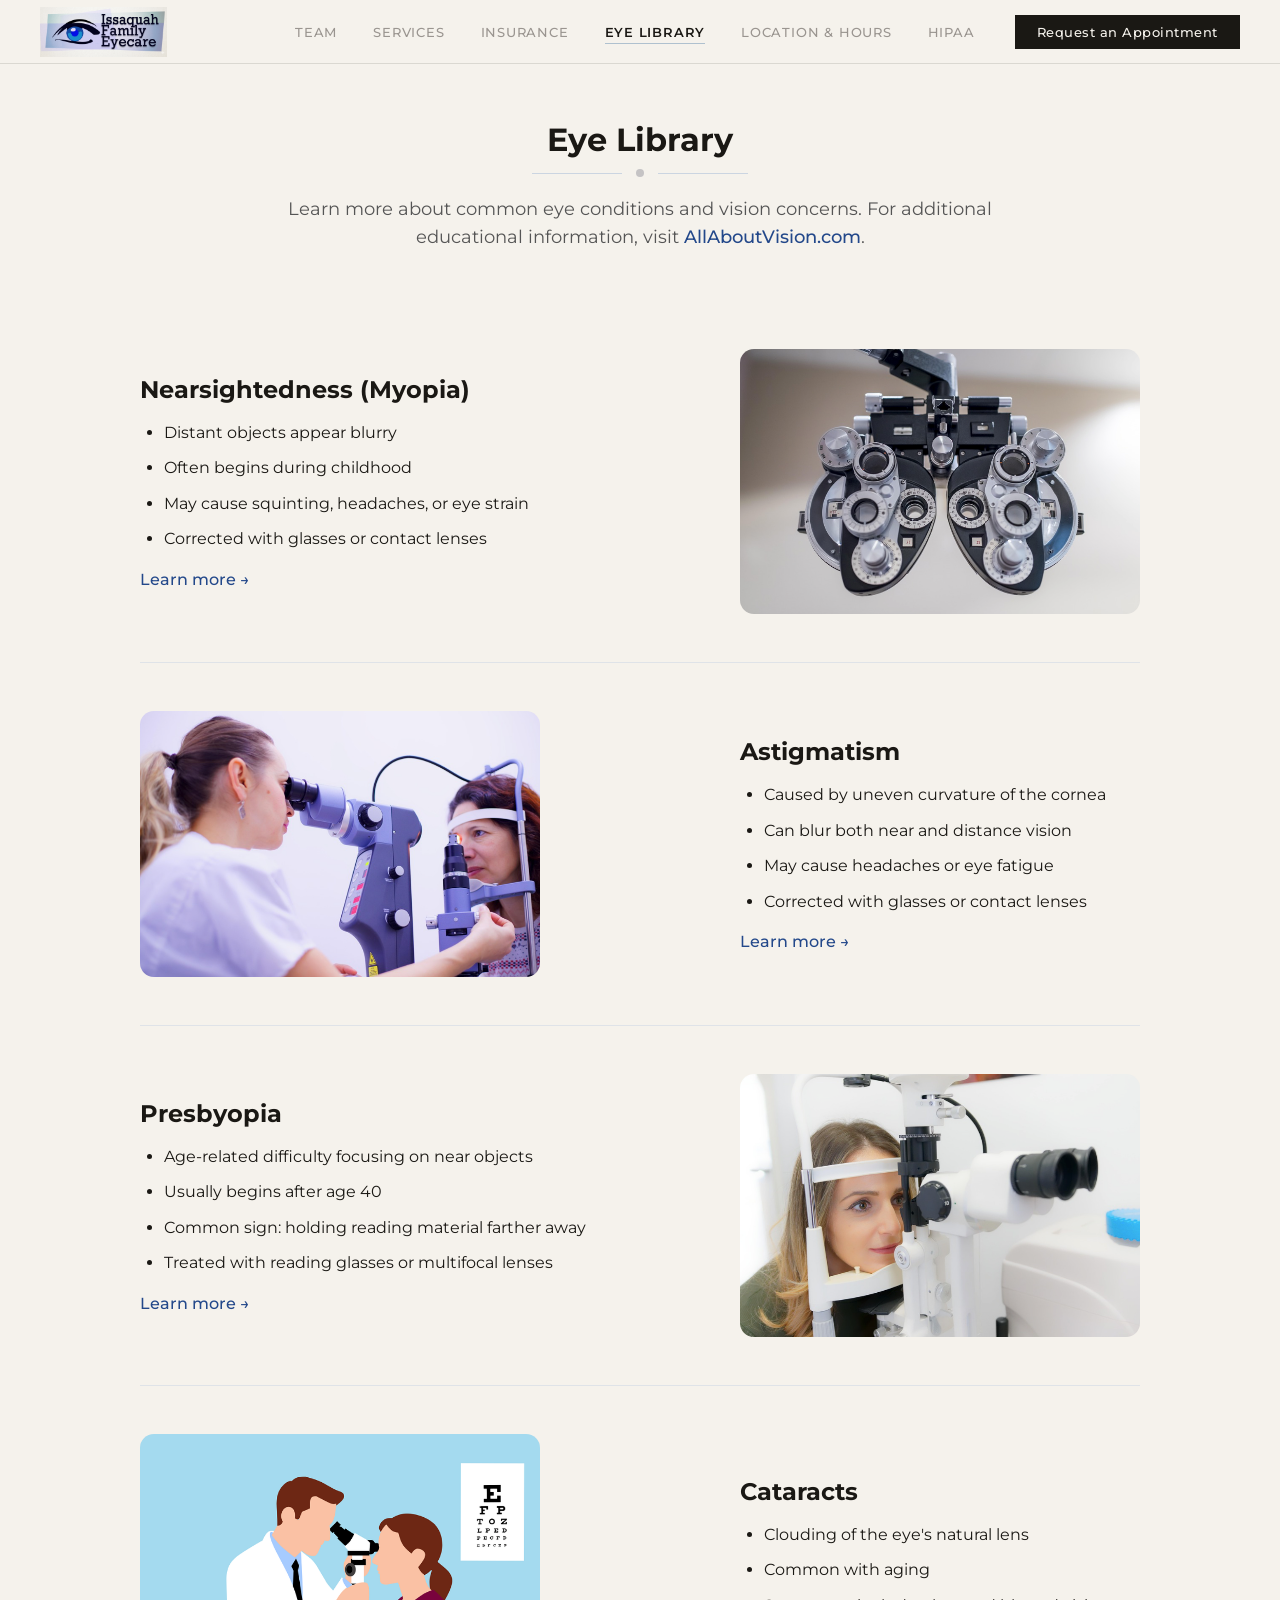
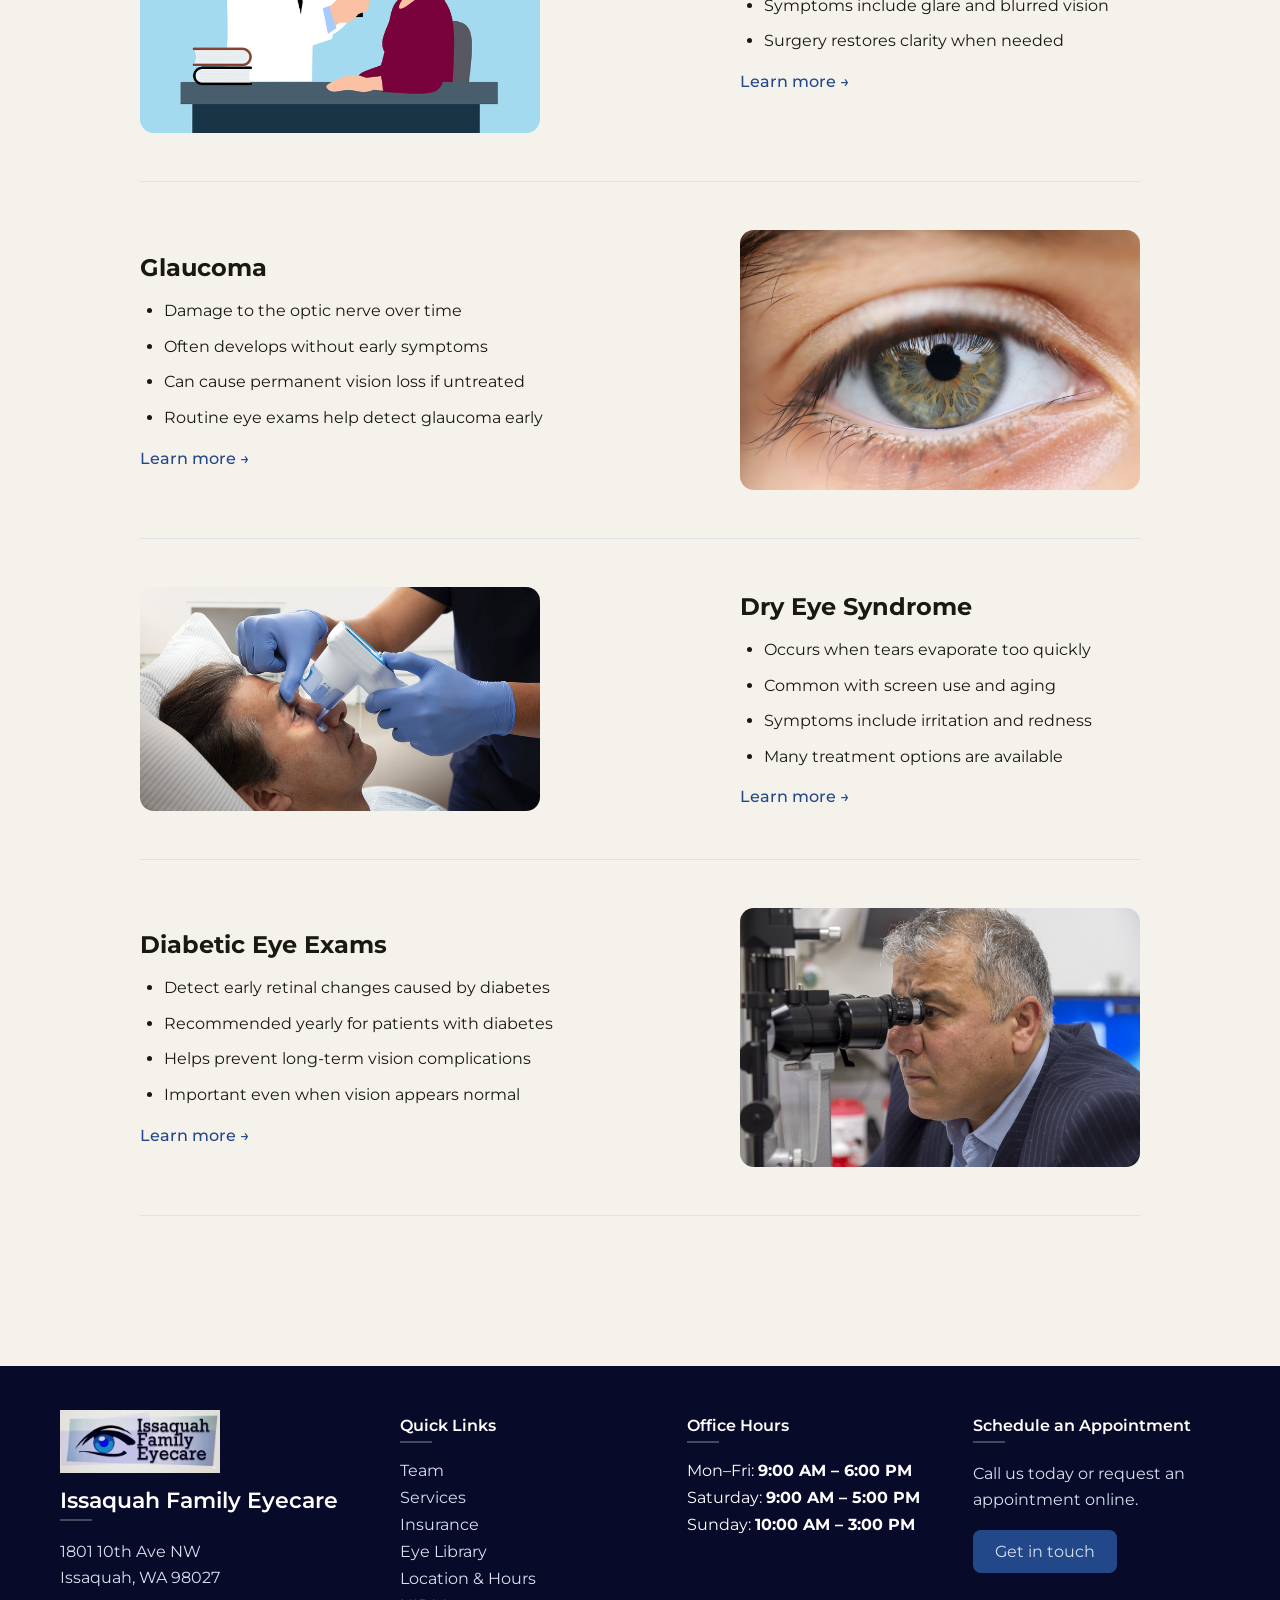
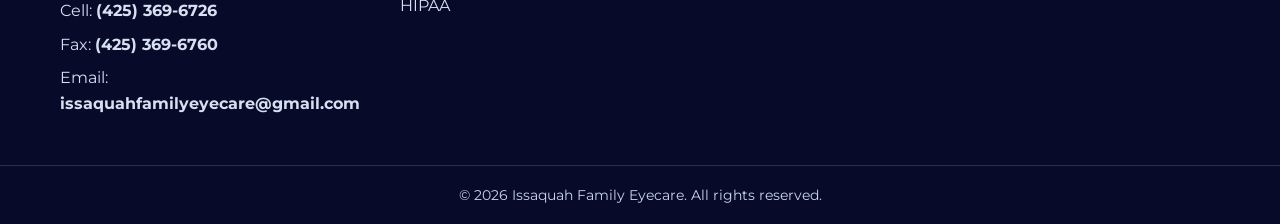
==== commit fa7ac24d: "change insurance to singular and get rid of suite" ====
--- a/eye-library.html
+++ b/eye-library.html
@@ -25,7 +25,7 @@
       <ul class="nav-links">
         <li><a href="team.html">Team</a></li>
         <li><a href="services.html">Services</a></li>
-        <li><a href="insurance.html">Insurances</a></li>
+        <li><a href="insurance.html">Insurance</a></li>
         <li><a href="eye-library.html" class="active">Eye Library</a></li>
         <li><a href="location-hours.html">Location &amp; Hours</a></li>
         <li><a href="hipaa.html">HIPAA</a></li>
@@ -183,7 +183,7 @@
       <div class="footer-column footer-brand">
         <img src="images/logo.png" alt="Issaquah Family Eyecare logo" class="footer-logo">
         <h3>Issaquah Family Eyecare</h3>
-        <p>1801 10th Ave NW #110b<br>Issaquah, WA 98027</p>
+        <p>1801 10th Ave NW<br>Issaquah, WA 98027</p>
         <p>Cell: <b>(425) 369-6726</b></p>
         <p>Fax: <b>(425) 369-6760</b></p>
         <p>Email: <a href="mailto:issaquahfamilyeyecare@gmail.com"><b>issaquahfamilyeyecare@gmail.com</b></a></p>
@@ -194,7 +194,7 @@
         <ul>
           <li><a href="team.html">Team</a></li>
           <li><a href="services.html">Services</a></li>
-          <li><a href="insurance.html">Insurances</a></li>
+          <li><a href="insurance.html">Insurance</a></li>
           <li><a href="eye-library.html">Eye Library</a></li>
           <li><a href="location-hours.html">Location &amp; Hours</a></li>
           <li><a href="hipaa.html">HIPAA</a></li>
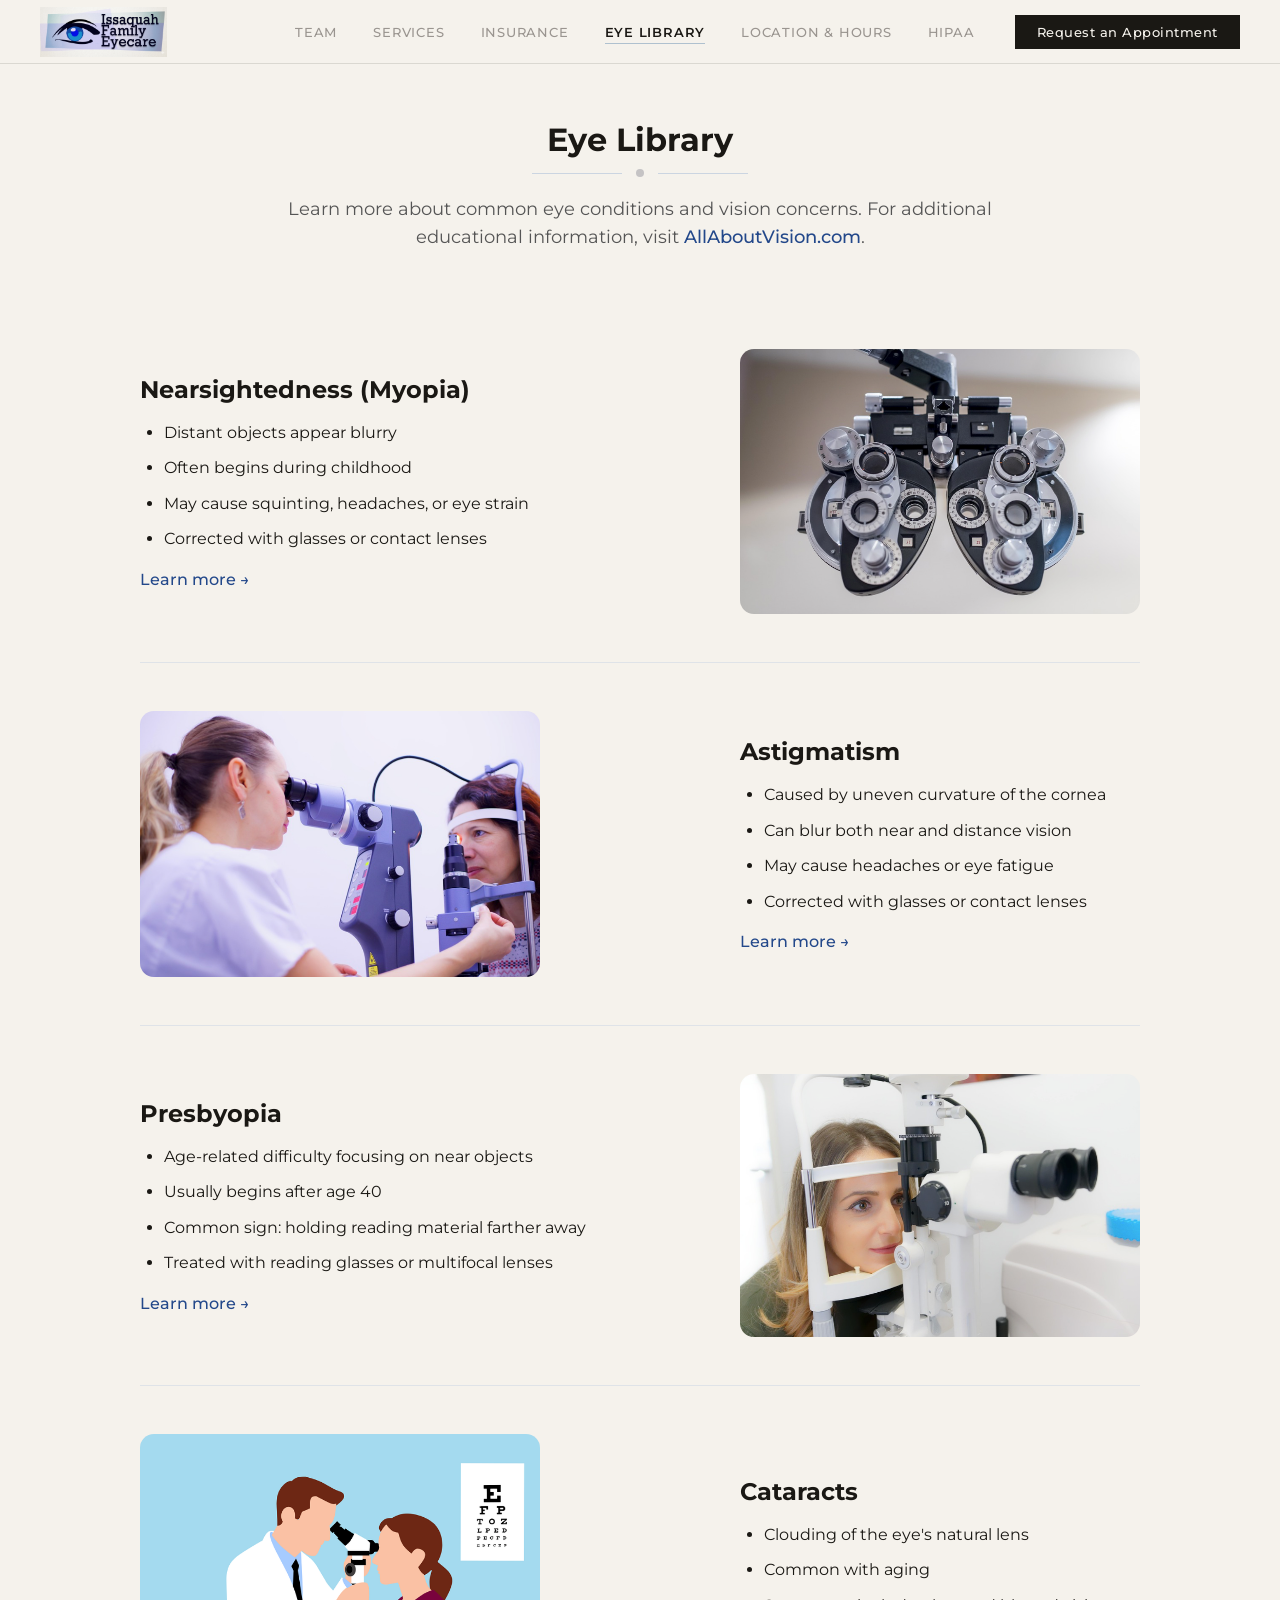
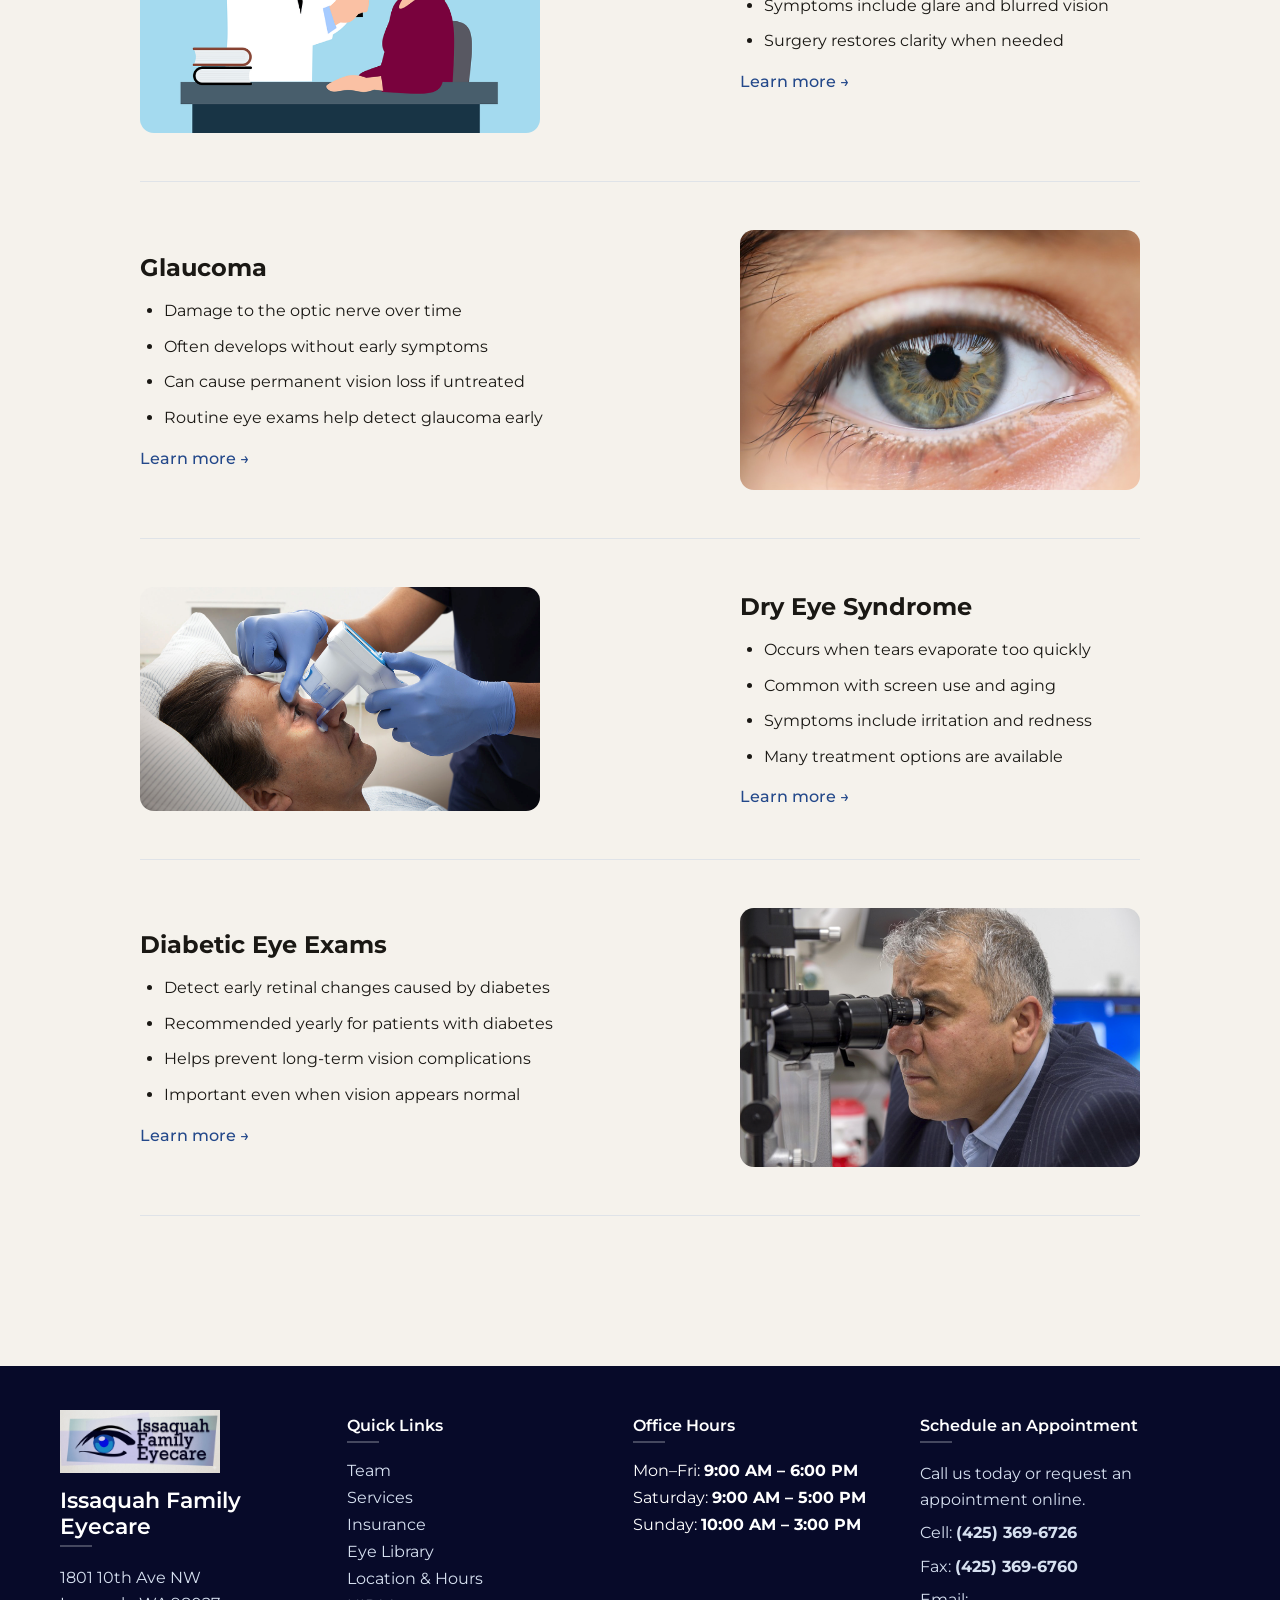
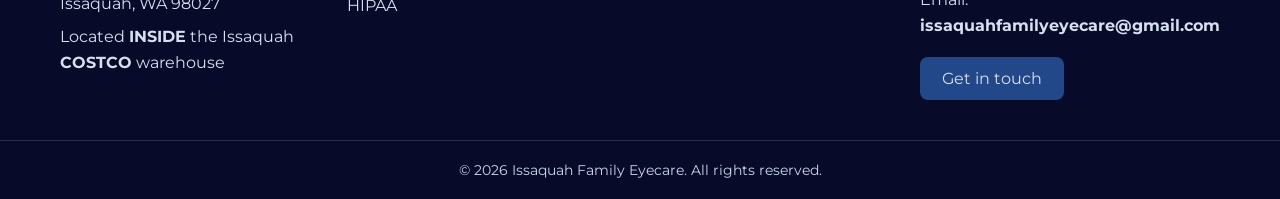
==== commit bc0d9658: "INSIDE" ====
--- a/eye-library.html
+++ b/eye-library.html
@@ -184,9 +184,7 @@
         <img src="images/logo.png" alt="Issaquah Family Eyecare logo" class="footer-logo">
         <h3>Issaquah Family Eyecare</h3>
         <p>1801 10th Ave NW<br>Issaquah, WA 98027</p>
-        <p>Cell: <b>(425) 369-6726</b></p>
-        <p>Fax: <b>(425) 369-6760</b></p>
-        <p>Email: <a href="mailto:issaquahfamilyeyecare@gmail.com"><b>issaquahfamilyeyecare@gmail.com</b></a></p>
+        <p>Located <b>INSIDE</b> the Issaquah <b>COSTCO</b> warehouse</p>
       </div>
 
       <div class="footer-column">
@@ -213,7 +211,10 @@
       <div class="footer-column">
         <h4>Schedule an Appointment</h4>
         <p>Call us today or request an appointment online.</p>
-        <a href="#" class="footer-button">Get in touch</a>
+        <p>Cell: <b>(425) 369-6726</b></p>
+        <p>Fax: <b>(425) 369-6760</b></p>
+        <p>Email: <b>issaquahfamilyeyecare@gmail.com</b></p>
+        <a href="mailto:issaquahfamilyeyecare@gmail.com" class="footer-button">Get in touch</a>
       </div>
 
     </div>
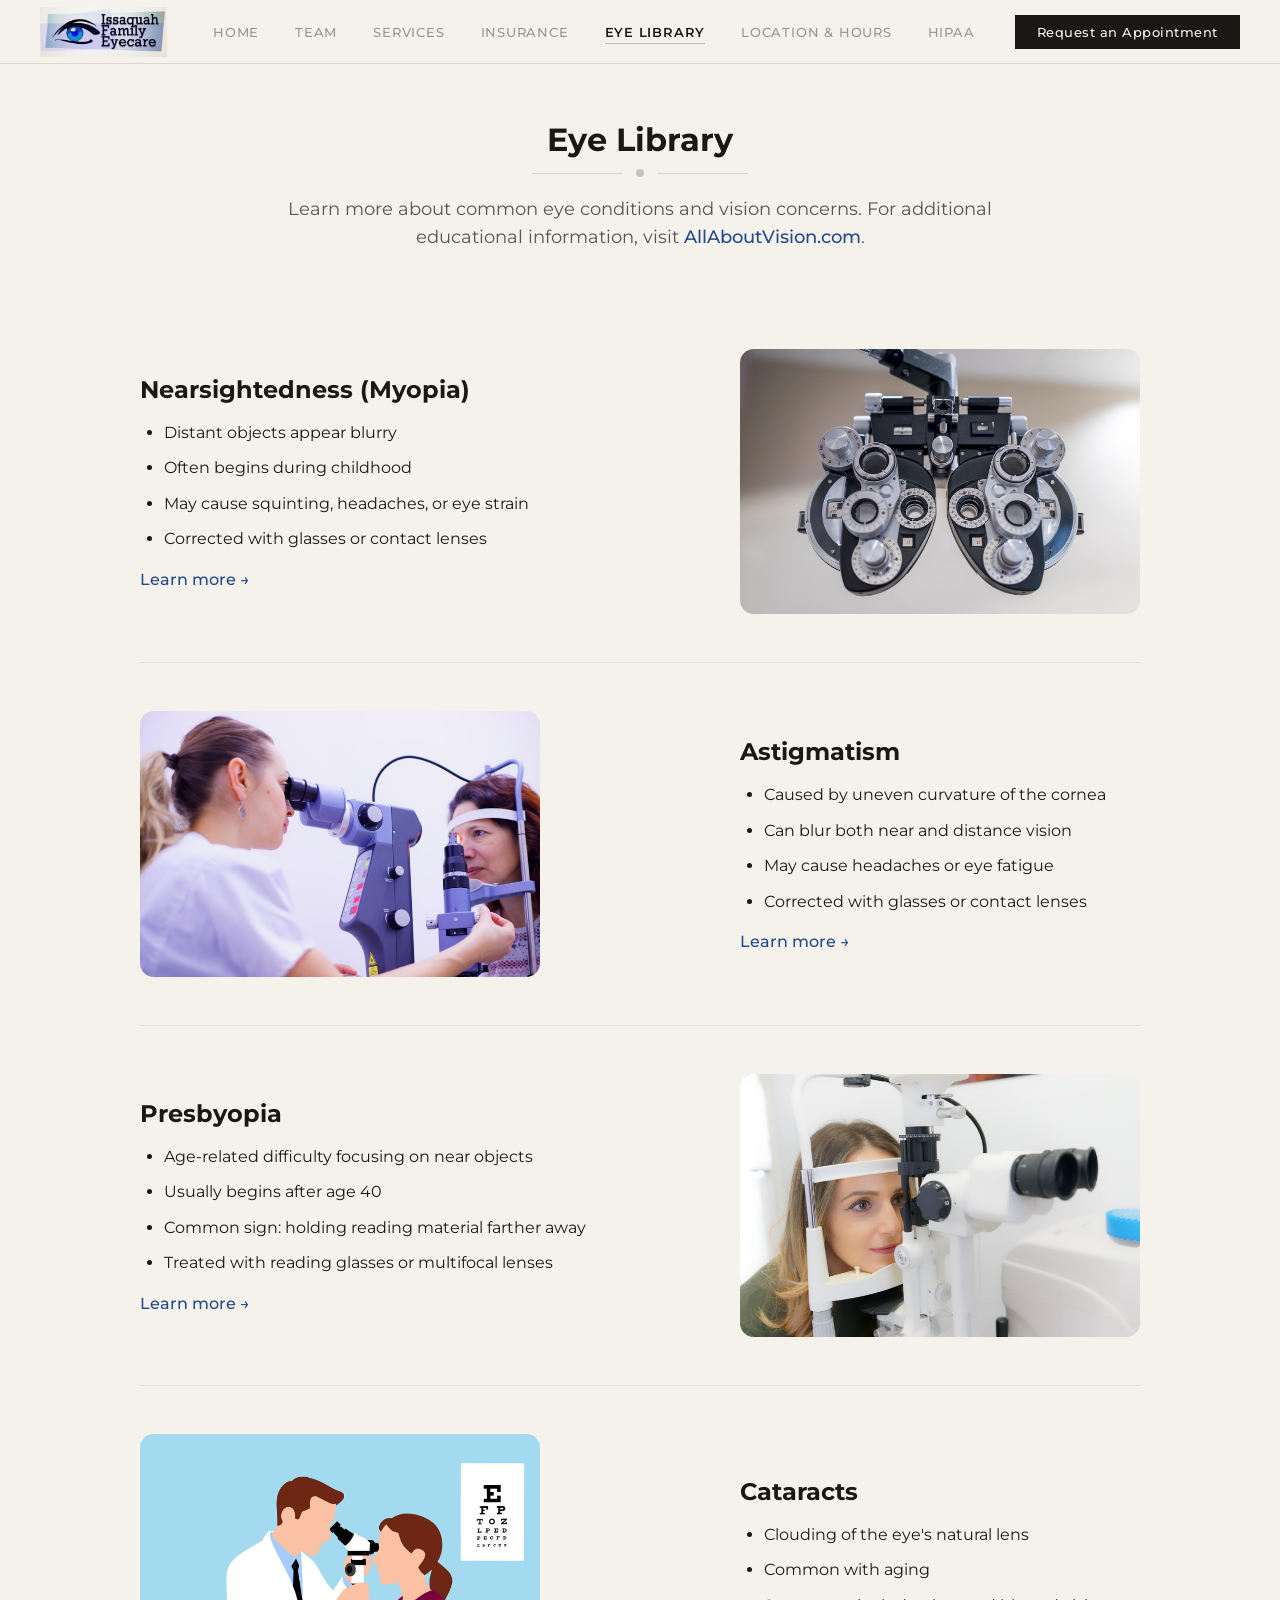
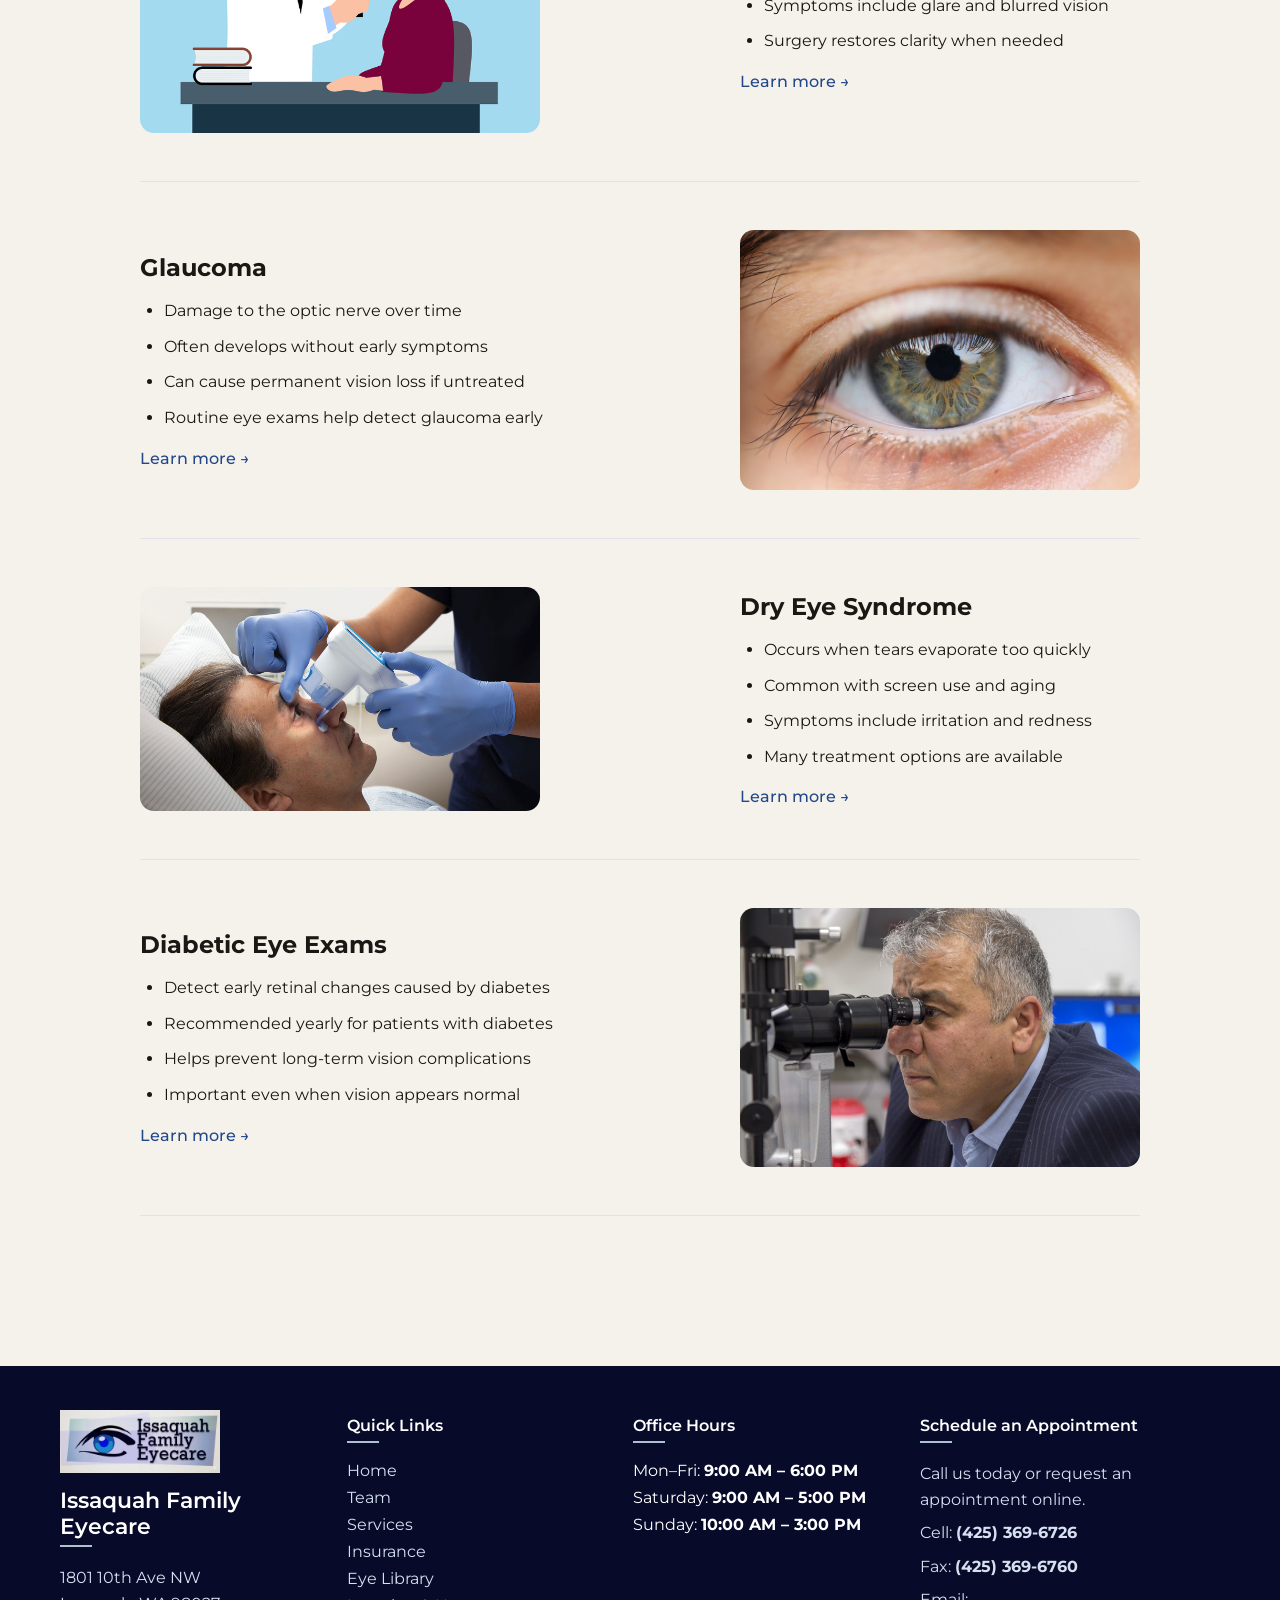
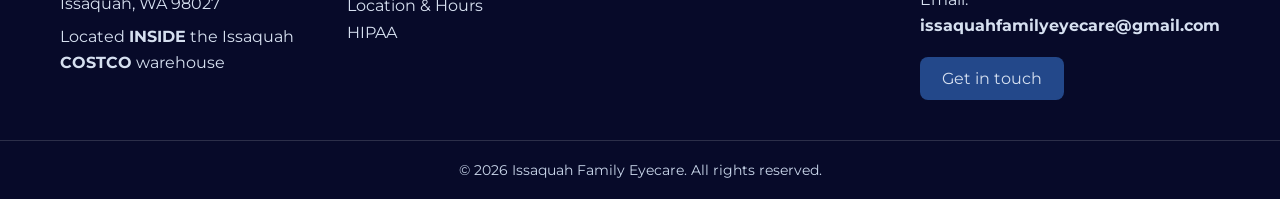
==== commit 854e91f9: "adding home" ====
--- a/eye-library.html
+++ b/eye-library.html
@@ -23,6 +23,7 @@
 
     <div class="nav-menu">
       <ul class="nav-links">
+        <li><a href="index.html">Home</a></li>
         <li><a href="team.html">Team</a></li>
         <li><a href="services.html">Services</a></li>
         <li><a href="insurance.html">Insurance</a></li>
@@ -190,6 +191,7 @@
       <div class="footer-column">
         <h4>Quick Links</h4>
         <ul>
+          <li><a href="index.html">Home</a></li>
           <li><a href="team.html">Team</a></li>
           <li><a href="services.html">Services</a></li>
           <li><a href="insurance.html">Insurance</a></li>
--- a/styles.css
+++ b/styles.css
@@ -806,7 +806,7 @@
   bottom: 0;
   width: 32px;
   height: 2px;
-  background: rgba(255,255,255,0.25);
+  background: var(--accent);
 }
 
 .footer-column p {
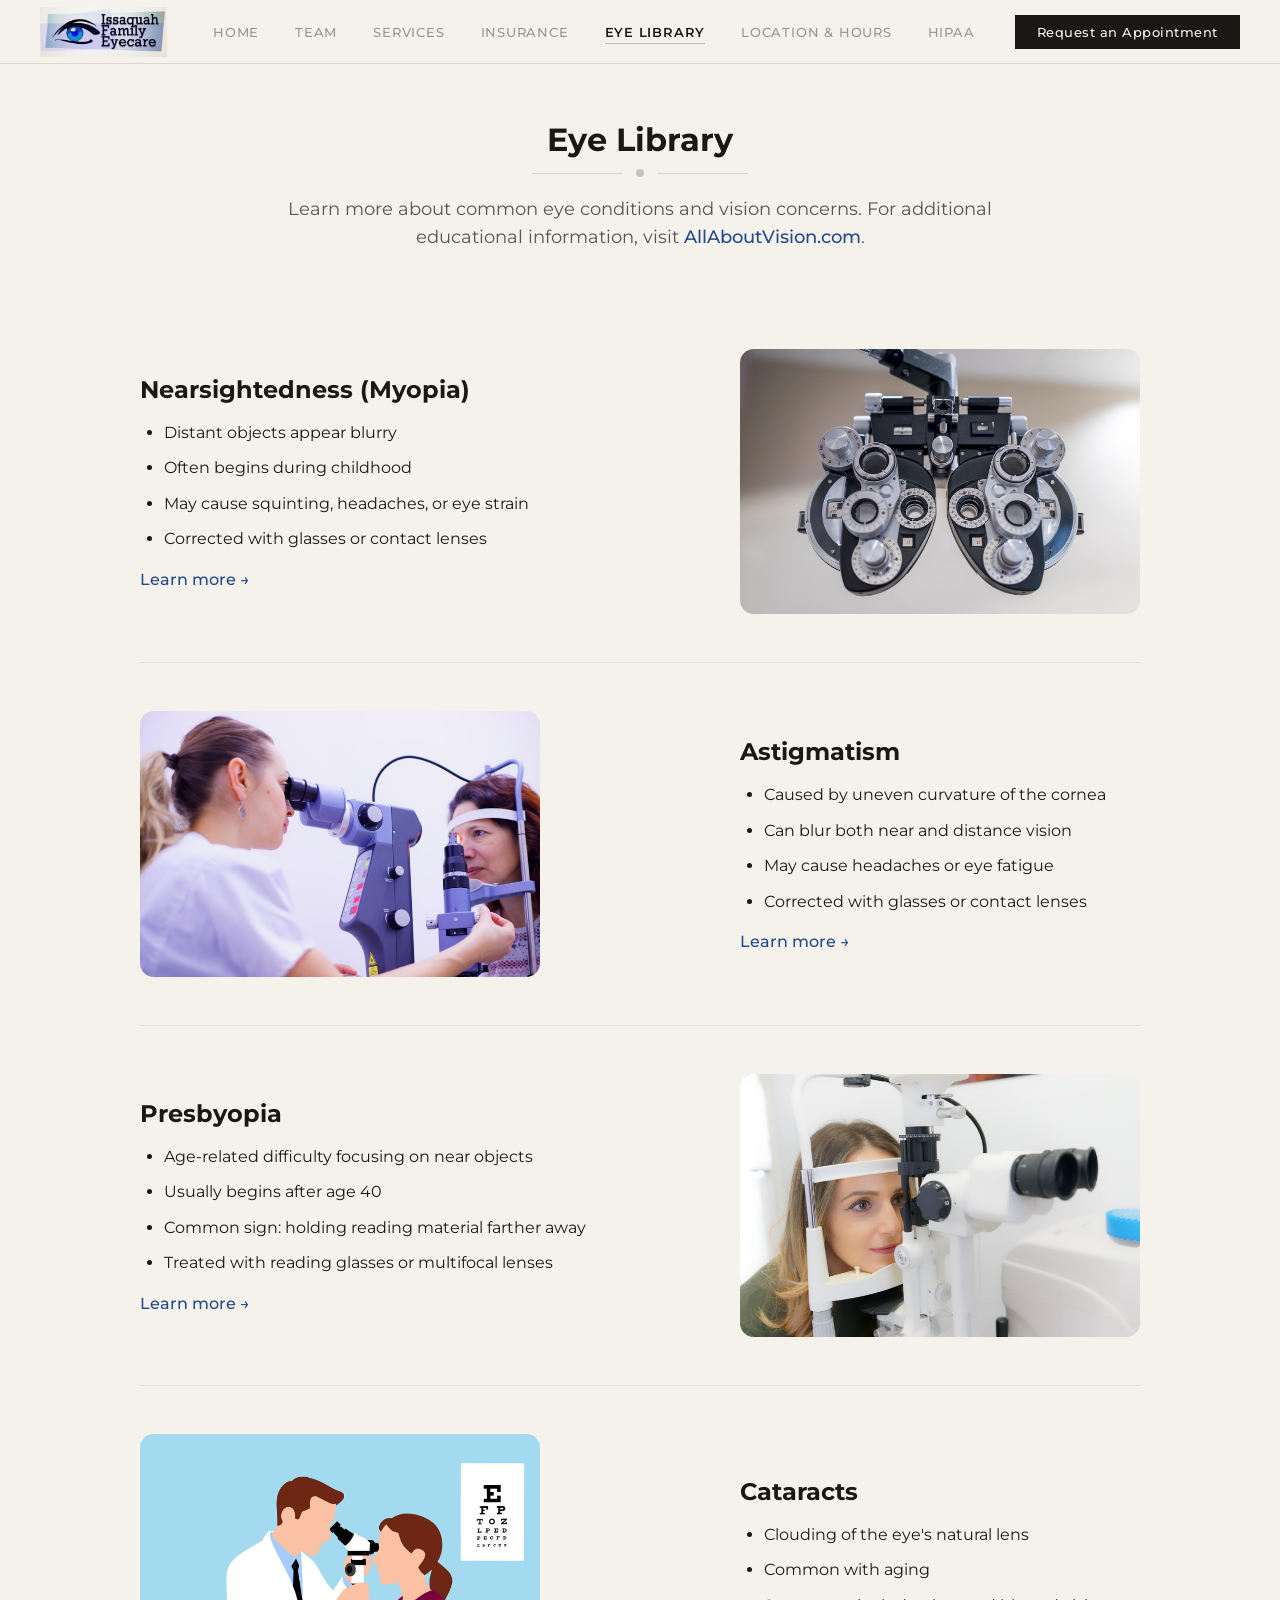
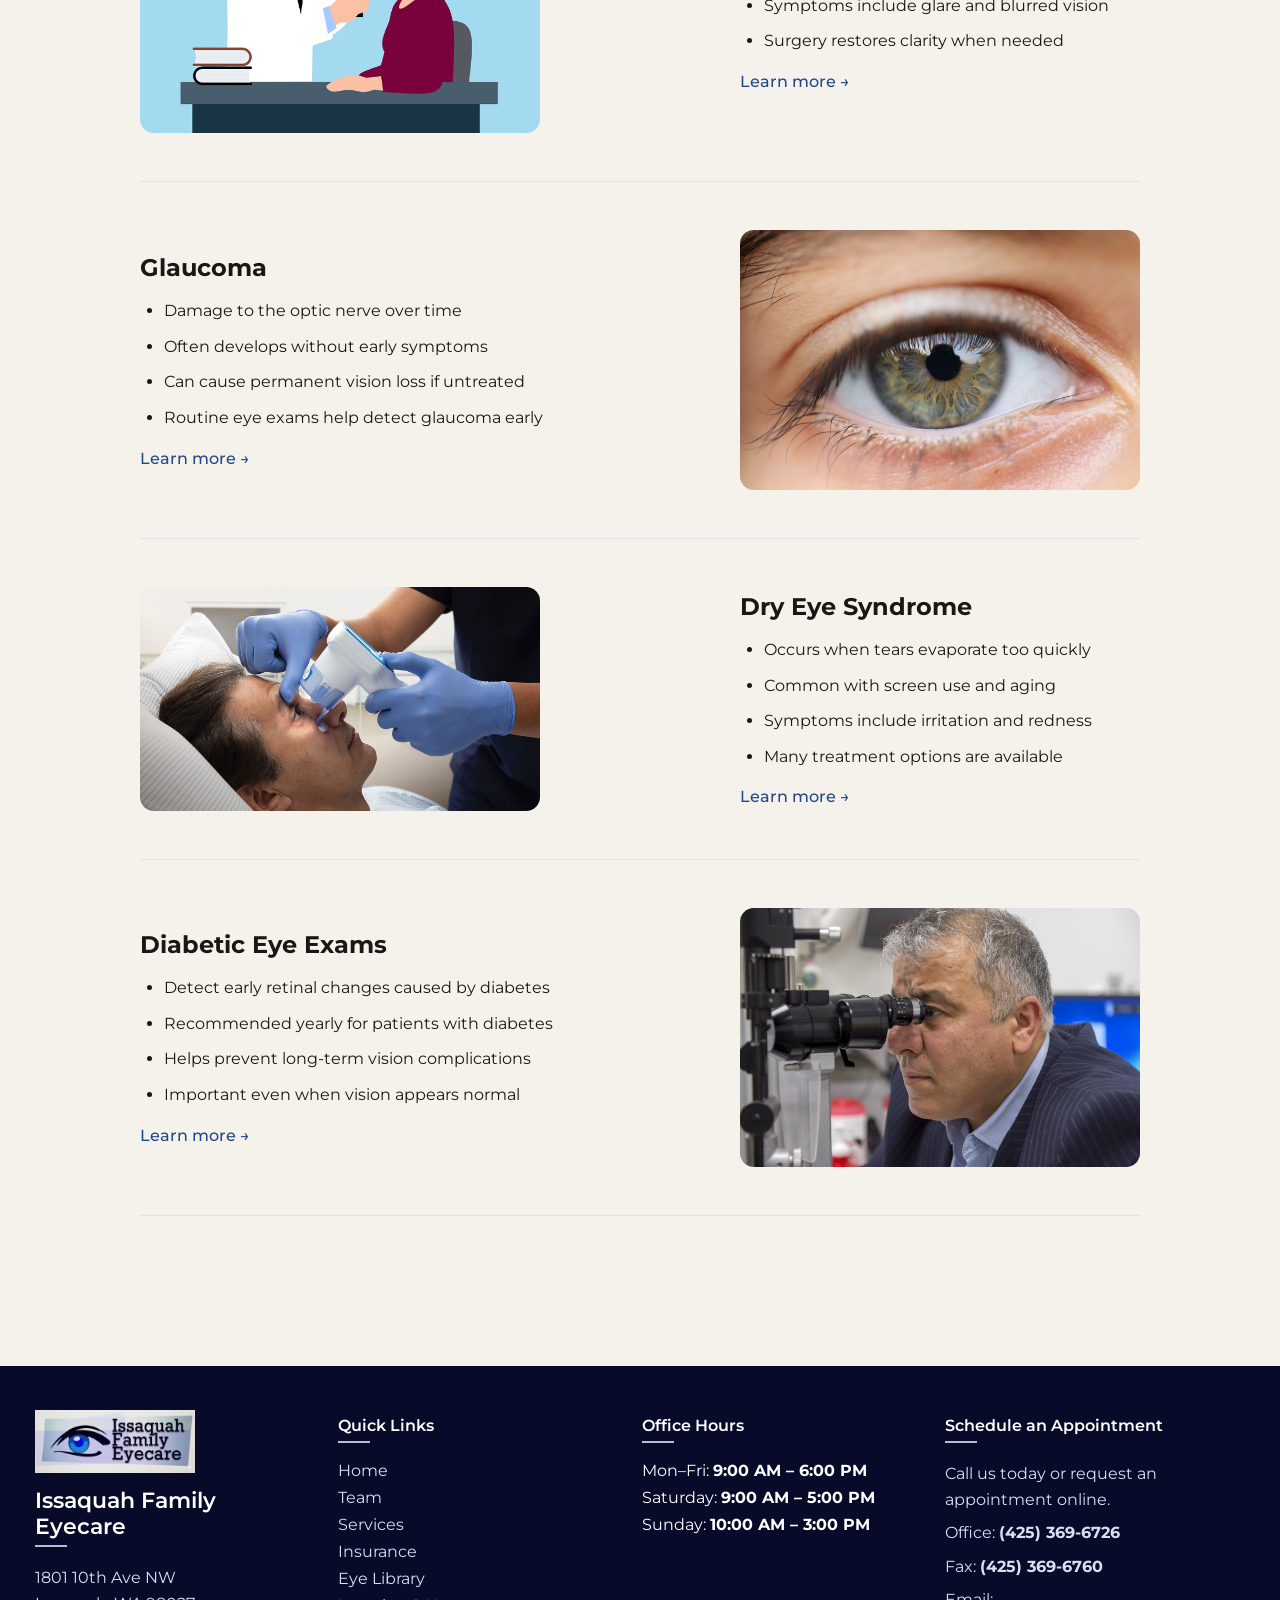
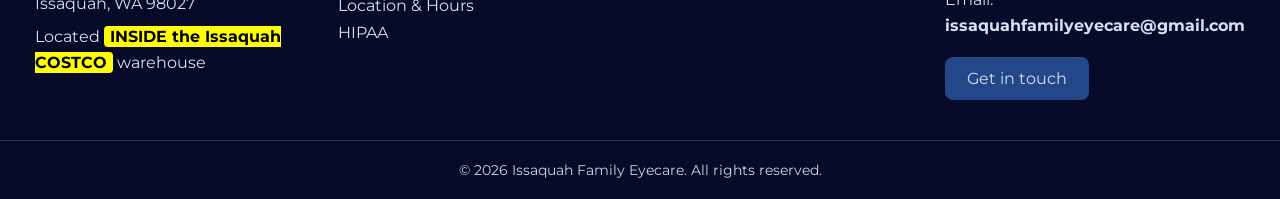
==== commit 833ec921: "minor changes" ====
--- a/eye-library.html
+++ b/eye-library.html
@@ -185,7 +185,7 @@
         <img src="images/logo.png" alt="Issaquah Family Eyecare logo" class="footer-logo">
         <h3>Issaquah Family Eyecare</h3>
         <p>1801 10th Ave NW<br>Issaquah, WA 98027</p>
-        <p>Located <b>INSIDE</b> the Issaquah <b>COSTCO</b> warehouse</p>
+        <p>Located <b class="inside">INSIDE the Issaquah COSTCO</b> warehouse</p>
       </div>
 
       <div class="footer-column">
@@ -213,7 +213,7 @@
       <div class="footer-column">
         <h4>Schedule an Appointment</h4>
         <p>Call us today or request an appointment online.</p>
-        <p>Cell: <b>(425) 369-6726</b></p>
+        <p>Office: <b>(425) 369-6726</b></p>
         <p>Fax: <b>(425) 369-6760</b></p>
         <p>Email: <b>issaquahfamilyeyecare@gmail.com</b></p>
         <a href="mailto:issaquahfamilyeyecare@gmail.com" class="footer-button">Get in touch</a>
--- a/styles.css
+++ b/styles.css
@@ -125,8 +125,8 @@
 }
 
 .nav-cta:hover {
-  background: var(--accent);
-  color: var(--ink);
+  background: #23488A;
+  color: white;
 }
 
 .nav-toggle {
@@ -777,7 +777,7 @@
 }
 
 .footer-container {
-  max-width: 1200px;
+  max-width: 1250px;
   margin: auto;
   display: grid;
   grid-template-columns: repeat(4, 1fr);
@@ -873,6 +873,21 @@
   background: rgba(255, 255, 255, 0.04);
   margin-bottom: 14px;
   opacity: 0.96;
+}
+
+/* .footer-column.footer-brand .inside {
+  font-weight: 700;
+  color: #ffffff;
+  border-bottom: 2px solid #6eb5ff;
+  padding-bottom: 1px;
+} */
+
+.inside {
+  font-weight: 700;
+  color: black;
+  background: yellow;;
+  padding: 1px 6px;
+  border-radius: 4px;
 }
 
 /* ─── SCROLL TO TOP ───────────────────────────────────── */
